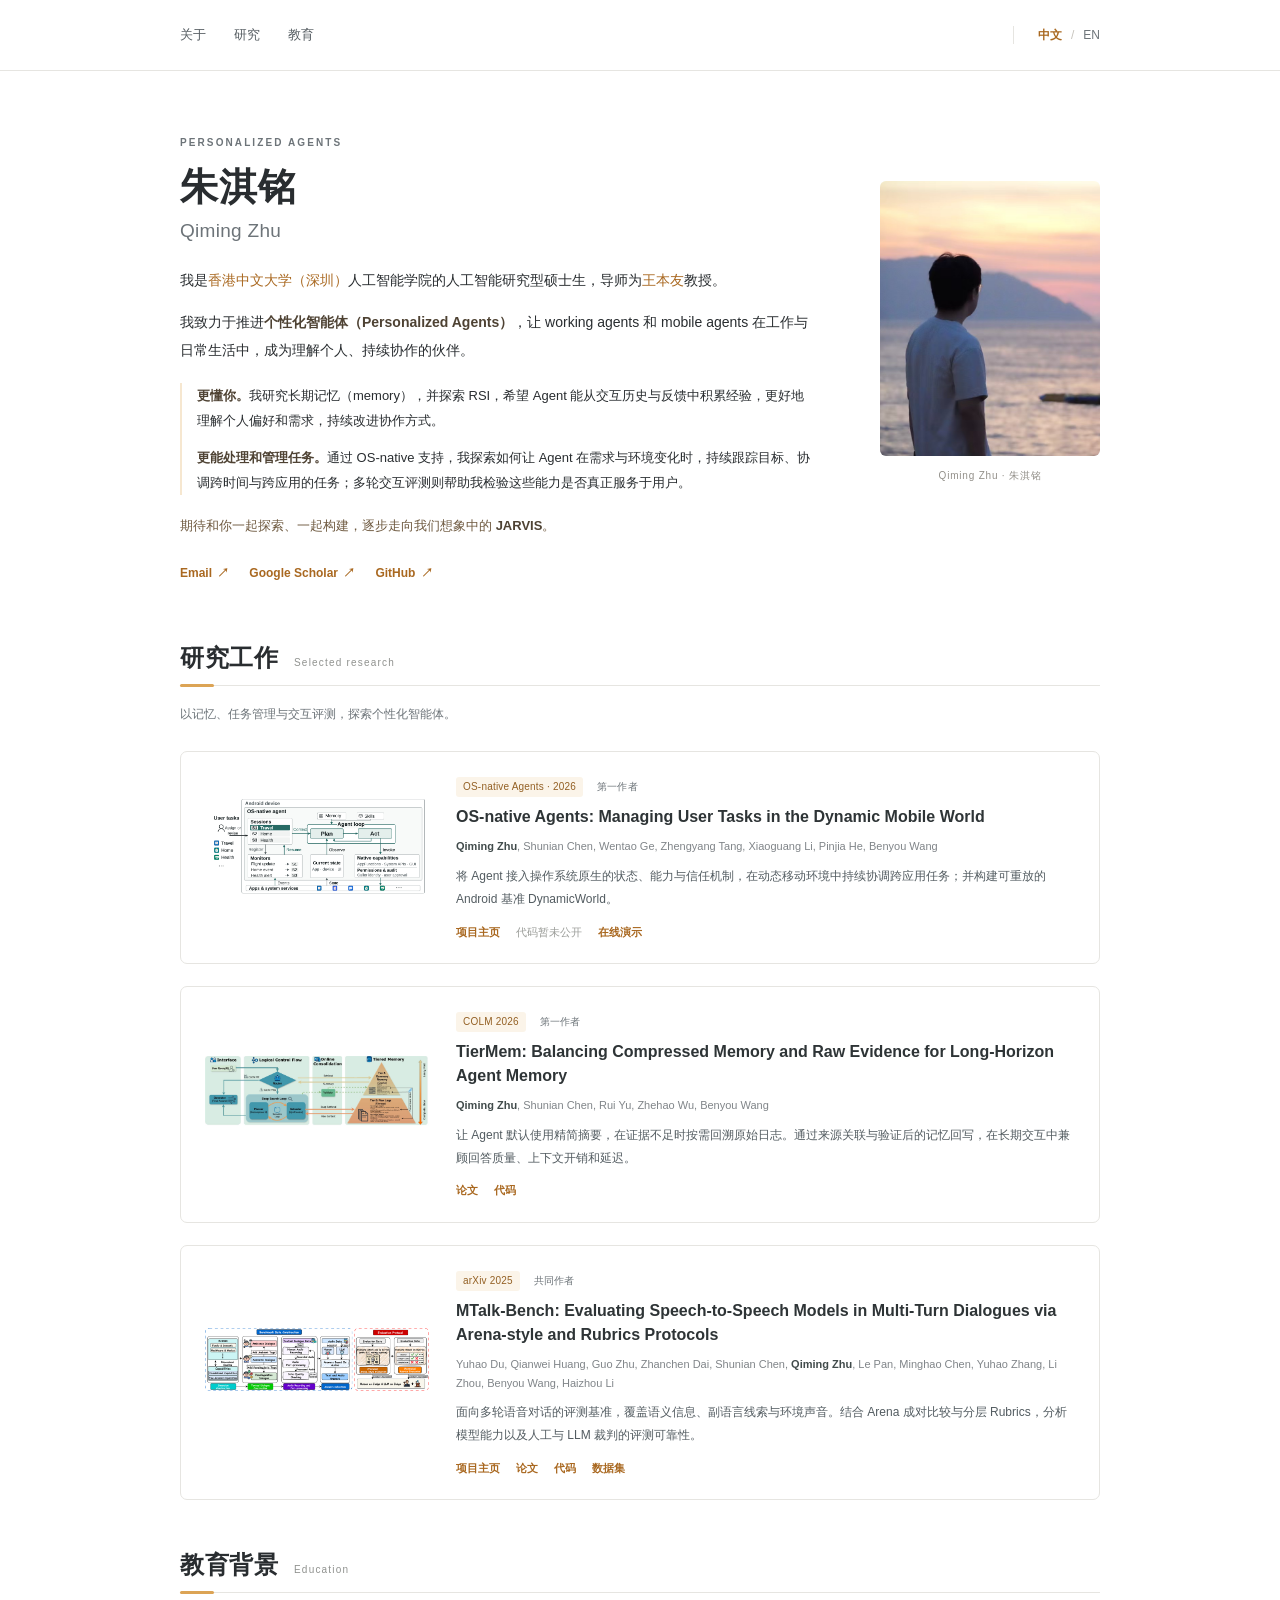
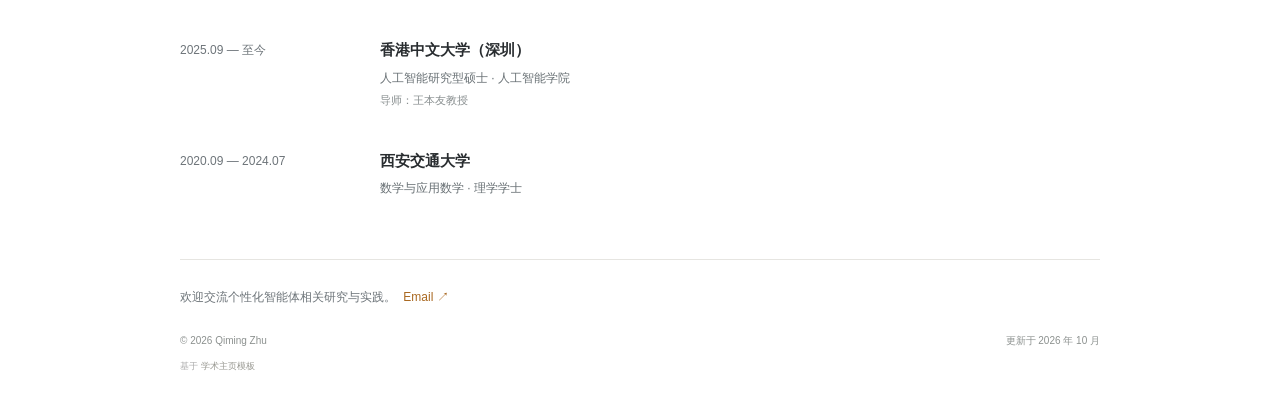
==== index.html @ 4de5be0f "Remove static citation count and retain the Scholar profile link" ====
<!doctype html>
<html lang="zh-CN" data-language="zh">
<head>
  <meta charset="utf-8">
  <meta name="viewport" content="width=device-width, initial-scale=1">
  <meta name="color-scheme" content="light">
  <title>朱淇铭 · Qiming Zhu | 个人主页</title>
  <meta name="description" content="朱淇铭，香港中文大学（深圳）人工智能研究型硕士生。致力于推进个性化智能体，探索 memory、RSI、OS-native 与多轮交互评测。">
  <meta name="author" content="Qiming Zhu">
  <link rel="canonical" href="https://qiming-zhu.github.io/">
  <link rel="alternate" hreflang="zh-CN" href="https://qiming-zhu.github.io/">
  <link rel="alternate" hreflang="en" href="https://qiming-zhu.github.io/en/">
  <link rel="alternate" hreflang="x-default" href="https://qiming-zhu.github.io/">
  <meta property="og:type" content="profile">
  <meta property="og:title" content="朱淇铭 · Qiming Zhu">
  <meta property="og:description" content="朱淇铭，香港中文大学（深圳）人工智能研究型硕士生。致力于推进个性化智能体，探索 memory、RSI、OS-native 与多轮交互评测。">
  <meta property="og:url" content="https://qiming-zhu.github.io/">
  <meta property="og:image" content="https://qiming-zhu.github.io/images/me.jpg">
  <meta property="og:locale" content="zh_CN">
  <meta name="twitter:card" content="summary">
  <link rel="stylesheet" href="stylesheet.css">
  <script type="application/ld+json">{"@context": "https://schema.org", "@type": "Person", "name": "Qiming Zhu", "alternateName": "朱淇铭", "url": "https://qiming-zhu.github.io/", "image": "https://qiming-zhu.github.io/images/me.jpg", "affiliation": {"@type": "CollegeOrUniversity", "name": "The Chinese University of Hong Kong, Shenzhen"}, "sameAs": ["https://github.com/Qiming-Zhu", "https://scholar.google.com/citations?user=vwQ1_0AAAAAJ"]}</script>
  <script>
  try {
    const explicit = new URL(location.href).searchParams.get('lang');
    const saved = localStorage.getItem('qiming-language');
    if (explicit === 'zh' || explicit === 'en') localStorage.setItem('qiming-language', explicit);
    else if ('zh' === 'en') localStorage.setItem('qiming-language', 'en');
    else if (saved === 'en') location.replace('en/?lang=en' + location.hash);
  } catch (_) {}
  </script>
  <script src="site.js" defer></script>
</head>
<body>
  <a class="skip-link" href="#main">跳到主要内容</a>
  <header class="site-header"><div class="header-inner">
    <nav aria-label="主导航"><a href="#about">关于</a><a href="#research">研究</a><a href="#education">教育</a></nav>
    <div class="language-switch" aria-label="语言选择">
      <a href="?lang=zh" lang="zh-CN" data-language-link="zh" aria-current="page">中文</a>
      <span aria-hidden="true">/</span>
      <a href="en/?lang=en" lang="en" data-language-link="en" >EN</a>
    </div>
  </div></header>
  <main id="main" class="page">
    <section id="about" class="about-section" aria-labelledby="name">
      <div class="bio">
        <p class="eyebrow">PERSONALIZED AGENTS</p>
        <h1 id="name">朱淇铭<span class="other-name">Qiming Zhu</span></h1>
        <p>我是<a href="https://www.cuhk.edu.cn/" target="_blank" rel="noopener noreferrer">香港中文大学（深圳）</a>人工智能学院的人工智能研究型硕士生，导师为<a href="https://wabyking.github.io/" target="_blank" rel="noopener noreferrer">王本友</a>教授。</p><p>我致力于推进<strong>个性化智能体（Personalized Agents）</strong>，让 working agents 和 mobile agents 在工作与日常生活中，成为理解个人、持续协作的伙伴。</p>
        <div class="motivation"><p><strong>更懂你。</strong>我研究长期记忆（memory），并探索 RSI，希望 Agent 能从交互历史与反馈中积累经验，更好地理解个人偏好和需求，持续改进协作方式。</p><p><strong>更能处理和管理任务。</strong>通过 OS-native 支持，我探索如何让 Agent 在需求与环境变化时，持续跟踪目标、协调跨时间与跨应用的任务；多轮交互评测则帮助我检验这些能力是否真正服务于用户。</p></div>
        <p class="vision">期待和你一起探索、一起构建，逐步走向我们想象中的 <strong>JARVIS</strong>。</p>
        <div class="contact-links">
          <a href="mailto:225085006@link.cuhk.edu.cn">Email <span aria-hidden="true">↗</span></a>
          <a class="" href="https://scholar.google.com/citations?user=vwQ1_0AAAAAJ" target="_blank" rel="noopener noreferrer">Google Scholar <span aria-hidden="true">↗</span></a>
          <a class="" href="https://github.com/Qiming-Zhu" target="_blank" rel="noopener noreferrer">GitHub <span aria-hidden="true">↗</span></a>
        </div>
      </div>
      <figure class="portrait"><img src="images/me.jpg" width="1212" height="808" alt="朱淇铭在海边看日落" fetchpriority="high"><figcaption>Qiming Zhu · 朱淇铭</figcaption></figure>
    </section>
    <section id="research" class="research-section" aria-labelledby="research-title">
      <div class="section-heading"><h2 id="research-title">研究工作</h2><span>Selected research</span></div>
      <p class="section-note">以记忆、任务管理与交互评测，探索个性化智能体。</p>
      <div class="publications">
        <article class="publication" id="os-native">
          <a class="research-figure" href="images/research/os-native-framework.png" data-lightbox aria-label="查看完整研究配图: OS-native Agents">
            <img src="images/research/os-native-framework.png" alt="OS-native Agent 框架：持久化任务会话、原生状态监听、跨应用能力与授权机制。" loading="lazy" decoding="async" width="1698" height="780">
            <span class="figure-hint">点击图片放大 ↗</span>
          </a>
          <div class="publication-copy">
            <div class="paper-meta"><span>OS-native Agents · 2026</span><span>第一作者</span></div>
            <h3><a class="" href="https://qiming-zhu.github.io/OSNativeAgent-trajectories/" target="_blank" rel="noopener noreferrer">OS-native Agents: Managing User Tasks in the Dynamic Mobile World</a></h3>
            <p class="authors"><strong>Qiming Zhu</strong>, Shunian Chen, Wentao Ge, Zhengyang Tang, Xiaoguang Li, Pinjia He, Benyou Wang</p>
            <p class="summary">将 Agent 接入操作系统原生的状态、能力与信任机制，在动态移动环境中持续协调跨应用任务；并构建可重放的 Android 基准 DynamicWorld。</p>
            <div class="resource-links"><a class="resource-link" href="https://qiming-zhu.github.io/OSNativeAgent-trajectories/" target="_blank" rel="noopener noreferrer">项目主页</a><span class="link-unavailable">代码暂未公开</span><a class="resource-link" href="https://qiming-zhu.github.io/OSNativeAgent-trajectories/demo/" target="_blank" rel="noopener noreferrer">在线演示</a></div>
          </div>
        </article>
        <article class="publication" id="tiermem">
          <a class="research-figure" href="images/research/tiermem-overview.jpg" data-lightbox aria-label="查看完整研究配图: TierMem">
            <img src="images/research/tiermem-overview.jpg" alt="TierMem 架构：通过路由器与证据回写连接摘要记忆和原始日志。" loading="lazy" decoding="async" width="1440" height="449">
            <span class="figure-hint">点击图片放大 ↗</span>
          </a>
          <div class="publication-copy">
            <div class="paper-meta"><span>COLM 2026</span><span>第一作者</span></div>
            <h3><a class="" href="https://openreview.net/forum?id=svKCa4itcd" target="_blank" rel="noopener noreferrer">TierMem: Balancing Compressed Memory and Raw Evidence for Long-Horizon Agent Memory</a></h3>
            <p class="authors"><strong>Qiming Zhu</strong>, Shunian Chen, Rui Yu, Zhehao Wu, Benyou Wang</p>
            <p class="summary">让 Agent 默认使用精简摘要，在证据不足时按需回溯原始日志。通过来源关联与验证后的记忆回写，在长期交互中兼顾回答质量、上下文开销和延迟。</p>
            <div class="resource-links"><a class="resource-link" href="https://openreview.net/forum?id=svKCa4itcd" target="_blank" rel="noopener noreferrer">论文</a><a class="resource-link" href="https://github.com/FreedomIntelligence/Tiermem" target="_blank" rel="noopener noreferrer">代码</a></div>
          </div>
        </article>
        <article class="publication" id="mtalk">
          <a class="research-figure" href="images/research/mtalk-overview.png" data-lightbox aria-label="查看完整研究配图: MTalk-Bench">
            <img src="images/research/mtalk-overview.png" alt="MTalk-Bench 总览：从多维语音对话构造到 Arena 成对比较与 Rubrics 细粒度评测。" loading="lazy" decoding="async" width="1600" height="448">
            <span class="figure-hint">点击图片放大 ↗</span>
          </a>
          <div class="publication-copy">
            <div class="paper-meta"><span>arXiv 2025</span><span>共同作者</span></div>
            <h3><a class="" href="https://arxiv.org/abs/2508.18240" target="_blank" rel="noopener noreferrer">MTalk-Bench: Evaluating Speech-to-Speech Models in Multi-Turn Dialogues via Arena-style and Rubrics Protocols</a></h3>
            <p class="authors">Yuhao Du, Qianwei Huang, Guo Zhu, Zhanchen Dai, Shunian Chen, <strong>Qiming Zhu</strong>, Le Pan, Minghao Chen, Yuhao Zhang, Li Zhou, Benyou Wang, Haizhou Li</p>
            <p class="summary">面向多轮语音对话的评测基准，覆盖语义信息、副语言线索与环境声音。结合 Arena 成对比较与分层 Rubrics，分析模型能力以及人工与 LLM 裁判的评测可靠性。</p>
            <div class="resource-links"><a class="resource-link" href="https://freedomintelligence.github.io/MTalk-Bench/" target="_blank" rel="noopener noreferrer">项目主页</a><a class="resource-link" href="https://arxiv.org/abs/2508.18240" target="_blank" rel="noopener noreferrer">论文</a><a class="resource-link" href="https://github.com/FreedomIntelligence/MTalk-Bench" target="_blank" rel="noopener noreferrer">代码</a><a class="resource-link" href="https://huggingface.co/datasets/FreedomIntelligence/MTalk-Bench" target="_blank" rel="noopener noreferrer">数据集</a></div>
          </div>
        </article></div>
    </section>
    <section id="education" class="education-section" aria-labelledby="education-title">
      <div class="section-heading"><h2 id="education-title">教育背景</h2><span>Education</span></div>
      <ol class="education-list"><li><time>2025.09 — 至今</time><div><h3>香港中文大学（深圳）</h3><p>人工智能研究型硕士 · 人工智能学院</p><p class="advisor">导师：王本友教授</p></div></li><li><time>2020.09 — 2024.07</time><div><h3>西安交通大学</h3><p>数学与应用数学 · 理学学士</p></div></li></ol>
    </section>
    <footer class="site-footer">
      <p class="footer-contact">欢迎交流个性化智能体相关研究与实践。 <a href="mailto:225085006@link.cuhk.edu.cn">Email ↗</a></p>
      <div><span>© 2026 Qiming Zhu</span><span>更新于 2026 年 10 月</span></div>
      <p class="template-credit">基于 <a class="" href="https://github.com/w-r-s/academic-homepage-template" target="_blank" rel="noopener noreferrer">学术主页模板</a></p>
    </footer>
  </main>
  <dialog id="image-viewer" aria-label="查看完整研究配图"><button class="viewer-close" type="button" aria-label="关闭图片">×</button><img alt=""><p></p></dialog>
</body></html>
---- stylesheet.css ----
/* Adapted from w-r-s/academic-homepage-template: narrow academic layout,
   warm accent, portrait introduction, and illustrated publication rows. */
:root{--text:#292d30;--muted:#6d7479;--accent:#a96820;--accent-light:#f6e7d0;--line:#e6e5e1;--paper:#fff;--width:920px}
*{box-sizing:border-box}html{scroll-behavior:smooth;scroll-padding-top:100px}body{margin:0;background:var(--paper);color:var(--text);font-family:-apple-system,BlinkMacSystemFont,"Segoe UI","PingFang SC","Hiragino Sans GB","Microsoft YaHei",sans-serif;font-size:15px;line-height:1.85;-webkit-font-smoothing:antialiased}a{color:var(--accent);text-decoration:none;text-underline-offset:4px}a:hover{text-decoration:underline}button,a{-webkit-tap-highlight-color:transparent}button{font:inherit}a:focus-visible,button:focus-visible{outline:3px solid #ac6f2a;outline-offset:5px;border-radius:3px}img{max-width:100%;height:auto}strong{font-weight:600}p{margin:0 0 15px}.skip-link{position:fixed;top:-100px;left:16px;background:#fff;padding:8px 20px;z-index:30}.skip-link:focus{top:8px}.site-header{position:sticky;top:0;z-index:10;background:rgba(255,255,255,.96);border-bottom:1px solid var(--line);backdrop-filter:blur(12px)}.header-inner{max-width:var(--width);margin:auto;min-height:70px;display:flex;align-items:center;gap:32px}.site-header nav{margin-left:0;display:flex;gap:28px}.site-header nav a{font-size:13px;font-weight:550;color:#575e63}.language-switch{margin-left:auto;display:flex;gap:9px;align-items:center;font-size:12px;line-height:1.5;border-left:1px solid var(--line);padding-left:24px}.language-switch span{color:#c7c4bd}.language-switch a{color:var(--muted)}.language-switch a[aria-current]{color:var(--accent);font-weight:700}.page{max-width:var(--width);margin:0 auto;padding:0 0 32px}.about-section{display:grid;grid-template-columns:minmax(0,1fr) 220px;gap:64px;align-items:center;padding:64px 0 58px}.eyebrow{font-size:10px;letter-spacing:2.1px;color:var(--muted);margin-bottom:12px;font-weight:650;line-height:1.6}h1{font-size:38px;letter-spacing:1px;line-height:1.3;margin:0 0 23px;font-weight:680}.other-name{display:block;font-size:19px;font-weight:400;letter-spacing:.3px;color:var(--muted);margin-top:7px}.bio p:not(.eyebrow){font-size:14px;line-height:1.95}.bio strong{color:#4e4233}.contact-links{display:flex;flex-wrap:wrap;gap:10px 20px;margin-top:23px;font-size:12px;font-weight:600}.contact-links a{white-space:nowrap}.contact-links span{font-size:12px;margin-left:2px}.portrait{margin:0;align-self:center}.portrait img{width:220px;aspect-ratio:4/5;object-fit:cover;object-position:31% 50%;display:block;border-radius:6px}.portrait figcaption{font-size:10px;color:#93908a;text-align:center;letter-spacing:.8px;padding-top:11px}.section-heading{display:flex;align-items:baseline;gap:16px;border-bottom:1px solid var(--line);padding-bottom:12px}.section-heading h2{font-size:24px;letter-spacing:.5px;line-height:1.3;margin:0;font-weight:600;position:relative}.section-heading h2:after{content:"";position:absolute;bottom:-14px;left:0;width:34px;height:3px;background:#dca455;border-radius:3px}.section-heading>span{font-size:10px;letter-spacing:1.2px;color:#90928f}.section-note{font-size:12px;color:var(--muted);margin:17px 0 26px}.publication{display:grid;grid-template-columns:224px minmax(0,1fr);gap:27px;margin:0 0 22px;padding:25px 24px 23px;border:1px solid var(--line);border-radius:7px;background:#fff;scroll-margin-top:110px}.research-figure{display:flex;flex-direction:column;justify-content:center;align-self:stretch;gap:12px;min-width:0;transition:opacity .2s}.research-figure:hover{text-decoration:none;opacity:.82}.research-figure img{width:100%;max-height:168px;object-fit:contain;display:block}.figure-hint{font-size:9px;color:#8a8f8c;letter-spacing:.5px;text-align:center;opacity:0;transition:opacity .2s}.research-figure:hover .figure-hint,.research-figure:focus-visible .figure-hint{opacity:1}.paper-meta{display:flex;flex-wrap:wrap;align-items:center;gap:8px 14px;margin-bottom:8px;font-size:10px;line-height:1.4;color:var(--muted);letter-spacing:.2px}.paper-meta span:first-child{font-size:10px;background:#fbf4e9;color:#936024;padding:3px 7px;border-radius:3px}.publication h3{font-size:16px;font-weight:650;line-height:1.5;margin:0 0 8px;letter-spacing:0}.publication h3 a{color:#2e3436}.publication h3 a:hover{color:var(--accent)}.authors{font-size:11px;color:#808589;line-height:1.7;margin-bottom:9px;overflow-wrap:anywhere}.authors strong{color:#414b4b;font-weight:650}.summary{font-size:12px;line-height:1.9;margin:0 0 13px;color:#535c61}.resource-links{display:flex;flex-wrap:wrap;gap:8px 16px;font-size:11px;line-height:1.5;font-weight:600}.resource-link:hover{color:#81511c}.link-unavailable{color:#9b9d99;font-weight:400}.education-section{padding-top:27px}.education-list{padding:8px 0 0;margin:20px 0 0;list-style:none}.education-list li{display:grid;grid-template-columns:180px minmax(0,1fr);gap:20px;padding:16px 0 21px}.education-list time{color:var(--muted);font-size:12px;line-height:1.7;padding-top:3px;font-variant-numeric:tabular-nums}.education-list h3{font-size:15px;font-weight:600;line-height:1.7;margin:0 0 4px}.education-list p{font-size:12px;color:#697175;margin:0;line-height:1.9}.education-list .advisor{color:#888e8f;font-size:11px}.site-footer{margin-top:38px;border-top:1px solid var(--line);padding-top:26px;color:#8c918f;font-size:10px}.footer-contact{font-size:12px;color:#6d7479;margin-bottom:24px}.footer-contact a{white-space:nowrap;margin-left:4px}.site-footer>div{display:flex;justify-content:space-between;gap:12px}.template-credit{font-size:9px;margin:7px 0 0;color:#aaa}.template-credit a{color:#96968f}dialog{border:1px solid #ddd;border-radius:8px;padding:45px 22px 18px;max-width:min(1200px,94vw);width:max-content;max-height:94dvh;background:#fff;box-shadow:0 20px 80px #0003}dialog::backdrop{background:#1e242bd1;backdrop-filter:blur(5px)}dialog>img{max-height:77dvh;width:auto;max-width:100%;object-fit:contain;display:block;margin:auto}dialog>p{font-size:12px;text-align:center;color:var(--muted);max-width:800px;margin:12px auto 0;line-height:1.7}.viewer-close{position:absolute;right:9px;top:6px;width:36px;height:36px;line-height:1;display:grid;place-items:center;font-size:25px;background:none;border:0;color:#555;cursor:pointer}.viewer-close:hover{color:var(--accent)}body.viewer-open{overflow:hidden}
@media(min-width:1500px){.about-section{padding-top:80px;padding-bottom:70px}}
@media(max-width:1000px){.header-inner,.page{margin-left:34px;margin-right:34px}.about-section{gap:40px}}
@media(max-width:700px){body{font-size:14px}.header-inner,.page{margin-left:22px;margin-right:22px}.header-inner{min-height:62px;gap:18px}.site-header nav{gap:18px}.language-switch{padding-left:16px;gap:6px}.about-section{padding-top:38px;padding-bottom:40px;gap:24px;grid-template-columns:minmax(0,1fr) 126px;align-items:start}.portrait{margin-top:32px;align-self:start}.portrait img{width:126px}.portrait figcaption{display:none}.eyebrow{font-size:8px;letter-spacing:1.4px}h1{font-size:30px;margin-bottom:18px}.other-name{font-size:16px}.bio p:not(.eyebrow){font-size:13px;line-height:1.9}.contact-links{gap:9px 14px;margin-top:20px;font-size:11px}.section-heading h2{font-size:22px}.publication{grid-template-columns:1fr;gap:18px;padding:21px 19px 23px;margin-bottom:18px}.research-figure{padding:8px 0 3px}.research-figure img{max-height:210px;width:100%;object-fit:contain}.figure-hint{opacity:1;font-size:9px}.publication h3{font-size:16px}.authors{font-size:11px}.summary{font-size:13px}.resource-links{font-size:12px;gap:10px 18px}.paper-meta{font-size:11px;margin-bottom:9px}.education-list li{grid-template-columns:1fr;gap:5px;padding:13px 0 22px}.education-list time{font-size:11px}.education-list h3{font-size:14px}.education-section{padding-top:20px}.site-footer{margin-top:22px}.footer-contact{font-size:12px}.section-note{font-size:11px}}
@media(max-width:460px){.header-inner,.page{margin-left:18px;margin-right:18px}.header-inner{gap:12px}.site-header nav{gap:12px}.site-header nav a{font-size:12px}.language-switch{font-size:11px;padding-left:12px}.about-section{grid-template-columns:1fr;gap:18px;position:relative;padding-top:34px}.bio{display:contents}.eyebrow{grid-column:1;padding-right:100px;margin:0}h1{grid-column:1;padding-right:100px;margin:0 0 12px;min-height:71px;font-size:31px}.other-name{font-size:15px}.portrait{position:absolute;top:34px;right:0;width:88px;margin:0}.portrait img{width:88px;aspect-ratio:4/5}.bio p:not(.eyebrow){grid-column:1;margin-bottom:0}.contact-links{grid-column:1;margin-top:2px}.section-heading>span{font-size:9px;letter-spacing:.7px}.publication{padding:20px 17px}.publication h3{font-size:15px}.site-footer>div{font-size:9px}.section-note{margin-bottom:21px}}
@media(prefers-reduced-motion:reduce){html{scroll-behavior:auto}*,*:before,*:after{transition:none!important;animation:none!important}}

/* Research motivation: a compact continuation of the personal introduction. */
.motivation{border-left:2px solid var(--accent-light);padding-left:15px;margin:19px 0 17px}.bio .motivation p{font-size:13px;line-height:1.95;margin-bottom:11px}.bio .motivation p:last-child{margin-bottom:0}.bio p.vision{font-size:13px;color:#6f5a40;margin-top:18px}.about-section:has(.motivation){align-items:start}.about-section:has(.motivation) .portrait{align-self:start;margin-top:46px}@media(max-width:700px){.bio .motivation p{font-size:12px}.motivation{padding-left:12px;margin:0}.about-section:has(.motivation) .portrait{margin-top:32px}}@media(max-width:460px){.motivation{grid-column:1;margin:2px 0}.bio p.vision{grid-column:1;margin-top:0}.about-section:has(.motivation) .portrait{margin-top:0}}
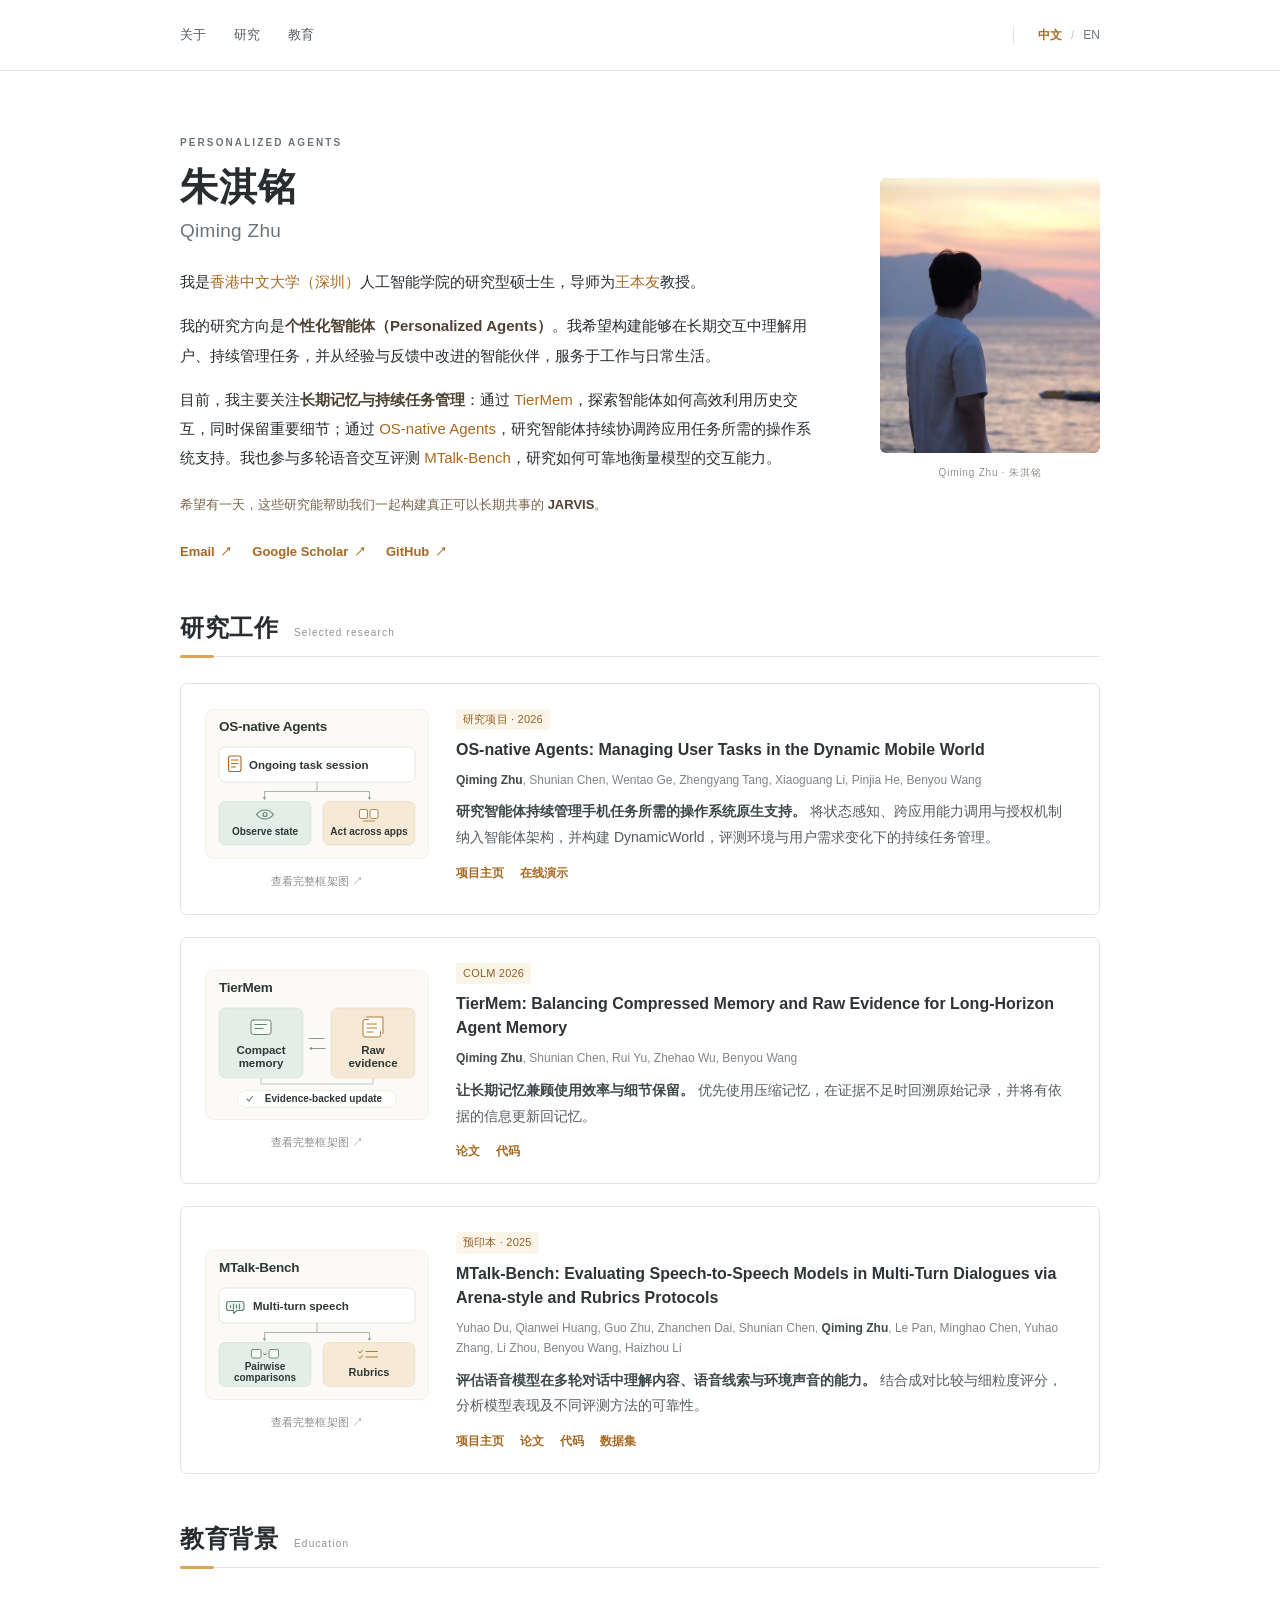
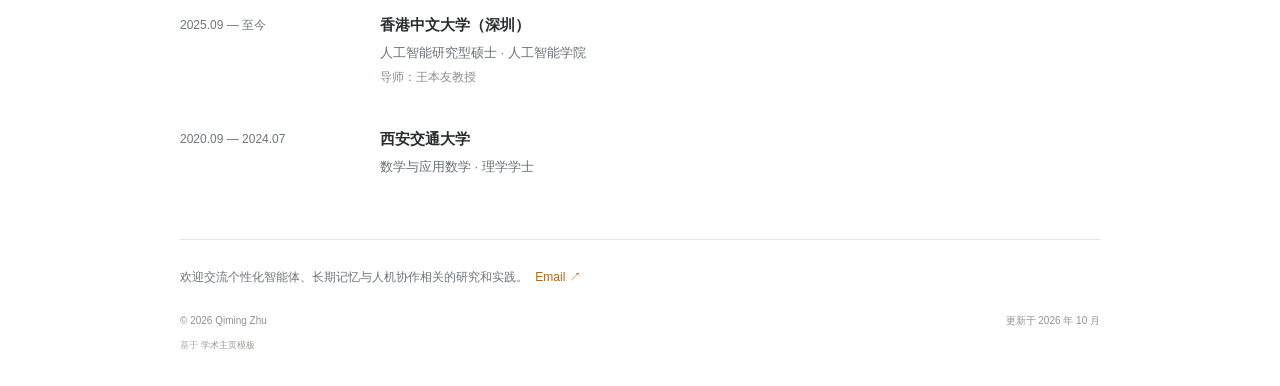
==== commit 92948564: "Clarify research narrative and improve bilingual research cards" ====
--- a/index.html
+++ b/index.html
@@ -5,7 +5,7 @@
   <meta name="viewport" content="width=device-width, initial-scale=1">
   <meta name="color-scheme" content="light">
   <title>朱淇铭 · Qiming Zhu | 个人主页</title>
-  <meta name="description" content="朱淇铭，香港中文大学（深圳）人工智能研究型硕士生。致力于推进个性化智能体，探索 memory、RSI、OS-native 与多轮交互评测。">
+  <meta name="description" content="朱淇铭，香港中文大学（深圳）研究型硕士生。研究个性化智能体，关注长期记忆、持续任务管理与多轮交互评测，探索能够长期理解用户的智能伙伴。">
   <meta name="author" content="Qiming Zhu">
   <link rel="canonical" href="https://qiming-zhu.github.io/">
   <link rel="alternate" hreflang="zh-CN" href="https://qiming-zhu.github.io/">
@@ -13,7 +13,7 @@
   <link rel="alternate" hreflang="x-default" href="https://qiming-zhu.github.io/">
   <meta property="og:type" content="profile">
   <meta property="og:title" content="朱淇铭 · Qiming Zhu">
-  <meta property="og:description" content="朱淇铭，香港中文大学（深圳）人工智能研究型硕士生。致力于推进个性化智能体，探索 memory、RSI、OS-native 与多轮交互评测。">
+  <meta property="og:description" content="朱淇铭，香港中文大学（深圳）研究型硕士生。研究个性化智能体，关注长期记忆、持续任务管理与多轮交互评测，探索能够长期理解用户的智能伙伴。">
   <meta property="og:url" content="https://qiming-zhu.github.io/">
   <meta property="og:image" content="https://qiming-zhu.github.io/images/me.jpg">
   <meta property="og:locale" content="zh_CN">
@@ -46,9 +46,9 @@
       <div class="bio">
         <p class="eyebrow">PERSONALIZED AGENTS</p>
         <h1 id="name">朱淇铭<span class="other-name">Qiming Zhu</span></h1>
-        <p>我是<a href="https://www.cuhk.edu.cn/" target="_blank" rel="noopener noreferrer">香港中文大学（深圳）</a>人工智能学院的人工智能研究型硕士生，导师为<a href="https://wabyking.github.io/" target="_blank" rel="noopener noreferrer">王本友</a>教授。</p><p>我致力于推进<strong>个性化智能体（Personalized Agents）</strong>，让 working agents 和 mobile agents 在工作与日常生活中，成为理解个人、持续协作的伙伴。</p>
-        <div class="motivation"><p><strong>更懂你。</strong>我研究长期记忆（memory），并探索 RSI，希望 Agent 能从交互历史与反馈中积累经验，更好地理解个人偏好和需求，持续改进协作方式。</p><p><strong>更能处理和管理任务。</strong>通过 OS-native 支持，我探索如何让 Agent 在需求与环境变化时，持续跟踪目标、协调跨时间与跨应用的任务；多轮交互评测则帮助我检验这些能力是否真正服务于用户。</p></div>
-        <p class="vision">期待和你一起探索、一起构建，逐步走向我们想象中的 <strong>JARVIS</strong>。</p>
+        <p>我是<a href="https://www.cuhk.edu.cn/" target="_blank" rel="noopener noreferrer">香港中文大学（深圳）</a>人工智能学院的研究型硕士生，导师为<a href="https://wabyking.github.io/" target="_blank" rel="noopener noreferrer">王本友</a>教授。</p><p>我的研究方向是<strong>个性化智能体（Personalized Agents）</strong>。我希望构建能够在长期交互中理解用户、持续管理任务，并从经验与反馈中改进的智能伙伴，服务于工作与日常生活。</p>
+        <p class="current-work">目前，我主要关注<strong>长期记忆与持续任务管理</strong>：通过 <a href="#tiermem">TierMem</a>，探索智能体如何高效利用历史交互，同时保留重要细节；通过 <a href="#os-native">OS-native Agents</a>，研究智能体持续协调跨应用任务所需的操作系统支持。我也参与多轮语音交互评测 <a href="#mtalk">MTalk-Bench</a>，研究如何可靠地衡量模型的交互能力。</p>
+        <p class="vision">希望有一天，这些研究能帮助我们一起构建真正可以长期共事的 <strong>JARVIS</strong>。</p>
         <div class="contact-links">
           <a href="mailto:225085006@link.cuhk.edu.cn">Email <span aria-hidden="true">↗</span></a>
           <a class="" href="https://scholar.google.com/citations?user=vwQ1_0AAAAAJ" target="_blank" rel="noopener noreferrer">Google Scholar <span aria-hidden="true">↗</span></a>
@@ -59,44 +59,43 @@
     </section>
     <section id="research" class="research-section" aria-labelledby="research-title">
       <div class="section-heading"><h2 id="research-title">研究工作</h2><span>Selected research</span></div>
-      <p class="section-note">以记忆、任务管理与交互评测，探索个性化智能体。</p>
       <div class="publications">
         <article class="publication" id="os-native">
-          <a class="research-figure" href="images/research/os-native-framework.png" data-lightbox aria-label="查看完整研究配图: OS-native Agents">
-            <img src="images/research/os-native-framework.png" alt="OS-native Agent 框架：持久化任务会话、原生状态监听、跨应用能力与授权机制。" loading="lazy" decoding="async" width="1698" height="780">
-            <span class="figure-hint">点击图片放大 ↗</span>
+          <a class="research-figure" href="images/research/os-native-framework.png" data-lightbox data-figure-caption="OS-native Agent 框架：持久化任务会话、原生状态监听、跨应用能力与授权机制。" aria-label="查看完整研究配图: OS-native Agents">
+            <img src="images/research/os-native-thumbnail.svg" alt="概念示意：智能体在状态变化后持续协调跨应用任务。" loading="lazy" decoding="async" width="448" height="300">
+            <span class="figure-hint">查看完整框架图 ↗</span>
           </a>
           <div class="publication-copy">
-            <div class="paper-meta"><span>OS-native Agents · 2026</span><span>第一作者</span></div>
+            <div class="paper-meta"><span>研究项目 · 2026</span></div>
             <h3><a class="" href="https://qiming-zhu.github.io/OSNativeAgent-trajectories/" target="_blank" rel="noopener noreferrer">OS-native Agents: Managing User Tasks in the Dynamic Mobile World</a></h3>
             <p class="authors"><strong>Qiming Zhu</strong>, Shunian Chen, Wentao Ge, Zhengyang Tang, Xiaoguang Li, Pinjia He, Benyou Wang</p>
-            <p class="summary">将 Agent 接入操作系统原生的状态、能力与信任机制，在动态移动环境中持续协调跨应用任务；并构建可重放的 Android 基准 DynamicWorld。</p>
-            <div class="resource-links"><a class="resource-link" href="https://qiming-zhu.github.io/OSNativeAgent-trajectories/" target="_blank" rel="noopener noreferrer">项目主页</a><span class="link-unavailable">代码暂未公开</span><a class="resource-link" href="https://qiming-zhu.github.io/OSNativeAgent-trajectories/demo/" target="_blank" rel="noopener noreferrer">在线演示</a></div>
+            <p class="summary"><strong>研究智能体持续管理手机任务所需的操作系统原生支持。</strong> 将状态感知、跨应用能力调用与授权机制纳入智能体架构，并构建 DynamicWorld，评测环境与用户需求变化下的持续任务管理。</p>
+            <div class="resource-links"><a class="resource-link" href="https://qiming-zhu.github.io/OSNativeAgent-trajectories/" target="_blank" rel="noopener noreferrer">项目主页</a><a class="resource-link" href="https://qiming-zhu.github.io/OSNativeAgent-trajectories/demo/" target="_blank" rel="noopener noreferrer">在线演示</a></div>
           </div>
         </article>
         <article class="publication" id="tiermem">
-          <a class="research-figure" href="images/research/tiermem-overview.jpg" data-lightbox aria-label="查看完整研究配图: TierMem">
-            <img src="images/research/tiermem-overview.jpg" alt="TierMem 架构：通过路由器与证据回写连接摘要记忆和原始日志。" loading="lazy" decoding="async" width="1440" height="449">
-            <span class="figure-hint">点击图片放大 ↗</span>
+          <a class="research-figure" href="images/research/tiermem-overview.jpg" data-lightbox data-figure-caption="TierMem 架构：通过路由器与证据回写连接摘要记忆和原始日志。" aria-label="查看完整研究配图: TierMem">
+            <img src="images/research/tiermem-thumbnail.svg" alt="概念示意：压缩记忆按需回溯原始证据，并依据证据更新记忆。" loading="lazy" decoding="async" width="448" height="300">
+            <span class="figure-hint">查看完整框架图 ↗</span>
           </a>
           <div class="publication-copy">
-            <div class="paper-meta"><span>COLM 2026</span><span>第一作者</span></div>
+            <div class="paper-meta"><span>COLM 2026</span></div>
             <h3><a class="" href="https://openreview.net/forum?id=svKCa4itcd" target="_blank" rel="noopener noreferrer">TierMem: Balancing Compressed Memory and Raw Evidence for Long-Horizon Agent Memory</a></h3>
             <p class="authors"><strong>Qiming Zhu</strong>, Shunian Chen, Rui Yu, Zhehao Wu, Benyou Wang</p>
-            <p class="summary">让 Agent 默认使用精简摘要，在证据不足时按需回溯原始日志。通过来源关联与验证后的记忆回写，在长期交互中兼顾回答质量、上下文开销和延迟。</p>
+            <p class="summary"><strong>让长期记忆兼顾使用效率与细节保留。</strong> 优先使用压缩记忆，在证据不足时回溯原始记录，并将有依据的信息更新回记忆。</p>
             <div class="resource-links"><a class="resource-link" href="https://openreview.net/forum?id=svKCa4itcd" target="_blank" rel="noopener noreferrer">论文</a><a class="resource-link" href="https://github.com/FreedomIntelligence/Tiermem" target="_blank" rel="noopener noreferrer">代码</a></div>
           </div>
         </article>
         <article class="publication" id="mtalk">
-          <a class="research-figure" href="images/research/mtalk-overview.png" data-lightbox aria-label="查看完整研究配图: MTalk-Bench">
-            <img src="images/research/mtalk-overview.png" alt="MTalk-Bench 总览：从多维语音对话构造到 Arena 成对比较与 Rubrics 细粒度评测。" loading="lazy" decoding="async" width="1600" height="448">
-            <span class="figure-hint">点击图片放大 ↗</span>
+          <a class="research-figure" href="images/research/mtalk-overview.png" data-lightbox data-figure-caption="MTalk-Bench 总览：从多维语音对话构造到 Arena 成对比较与 Rubrics 细粒度评测。" aria-label="查看完整研究配图: MTalk-Bench">
+            <img src="images/research/mtalk-thumbnail.svg" alt="概念示意：多轮语音对话通过成对比较与细粒度评分进行评测。" loading="lazy" decoding="async" width="448" height="300">
+            <span class="figure-hint">查看完整框架图 ↗</span>
           </a>
           <div class="publication-copy">
-            <div class="paper-meta"><span>arXiv 2025</span><span>共同作者</span></div>
+            <div class="paper-meta"><span>预印本 · 2025</span></div>
             <h3><a class="" href="https://arxiv.org/abs/2508.18240" target="_blank" rel="noopener noreferrer">MTalk-Bench: Evaluating Speech-to-Speech Models in Multi-Turn Dialogues via Arena-style and Rubrics Protocols</a></h3>
             <p class="authors">Yuhao Du, Qianwei Huang, Guo Zhu, Zhanchen Dai, Shunian Chen, <strong>Qiming Zhu</strong>, Le Pan, Minghao Chen, Yuhao Zhang, Li Zhou, Benyou Wang, Haizhou Li</p>
-            <p class="summary">面向多轮语音对话的评测基准，覆盖语义信息、副语言线索与环境声音。结合 Arena 成对比较与分层 Rubrics，分析模型能力以及人工与 LLM 裁判的评测可靠性。</p>
+            <p class="summary"><strong>评估语音模型在多轮对话中理解内容、语音线索与环境声音的能力。</strong> 结合成对比较与细粒度评分，分析模型表现及不同评测方法的可靠性。</p>
             <div class="resource-links"><a class="resource-link" href="https://freedomintelligence.github.io/MTalk-Bench/" target="_blank" rel="noopener noreferrer">项目主页</a><a class="resource-link" href="https://arxiv.org/abs/2508.18240" target="_blank" rel="noopener noreferrer">论文</a><a class="resource-link" href="https://github.com/FreedomIntelligence/MTalk-Bench" target="_blank" rel="noopener noreferrer">代码</a><a class="resource-link" href="https://huggingface.co/datasets/FreedomIntelligence/MTalk-Bench" target="_blank" rel="noopener noreferrer">数据集</a></div>
           </div>
         </article></div>
@@ -106,7 +105,7 @@
       <ol class="education-list"><li><time>2025.09 — 至今</time><div><h3>香港中文大学（深圳）</h3><p>人工智能研究型硕士 · 人工智能学院</p><p class="advisor">导师：王本友教授</p></div></li><li><time>2020.09 — 2024.07</time><div><h3>西安交通大学</h3><p>数学与应用数学 · 理学学士</p></div></li></ol>
     </section>
     <footer class="site-footer">
-      <p class="footer-contact">欢迎交流个性化智能体相关研究与实践。 <a href="mailto:225085006@link.cuhk.edu.cn">Email ↗</a></p>
+      <p class="footer-contact">欢迎交流个性化智能体、长期记忆与人机协作相关的研究和实践。 <a href="mailto:225085006@link.cuhk.edu.cn">Email ↗</a></p>
       <div><span>© 2026 Qiming Zhu</span><span>更新于 2026 年 10 月</span></div>
       <p class="template-credit">基于 <a class="" href="https://github.com/w-r-s/academic-homepage-template" target="_blank" rel="noopener noreferrer">学术主页模板</a></p>
     </footer>
--- a/stylesheet.css
+++ b/stylesheet.css
@@ -1,12 +1,12 @@
 /* Adapted from w-r-s/academic-homepage-template: narrow academic layout,
    warm accent, portrait introduction, and illustrated publication rows. */
 :root{--text:#292d30;--muted:#6d7479;--accent:#a96820;--accent-light:#f6e7d0;--line:#e6e5e1;--paper:#fff;--width:920px}
-*{box-sizing:border-box}html{scroll-behavior:smooth;scroll-padding-top:100px}body{margin:0;background:var(--paper);color:var(--text);font-family:-apple-system,BlinkMacSystemFont,"Segoe UI","PingFang SC","Hiragino Sans GB","Microsoft YaHei",sans-serif;font-size:15px;line-height:1.85;-webkit-font-smoothing:antialiased}a{color:var(--accent);text-decoration:none;text-underline-offset:4px}a:hover{text-decoration:underline}button,a{-webkit-tap-highlight-color:transparent}button{font:inherit}a:focus-visible,button:focus-visible{outline:3px solid #ac6f2a;outline-offset:5px;border-radius:3px}img{max-width:100%;height:auto}strong{font-weight:600}p{margin:0 0 15px}.skip-link{position:fixed;top:-100px;left:16px;background:#fff;padding:8px 20px;z-index:30}.skip-link:focus{top:8px}.site-header{position:sticky;top:0;z-index:10;background:rgba(255,255,255,.96);border-bottom:1px solid var(--line);backdrop-filter:blur(12px)}.header-inner{max-width:var(--width);margin:auto;min-height:70px;display:flex;align-items:center;gap:32px}.site-header nav{margin-left:0;display:flex;gap:28px}.site-header nav a{font-size:13px;font-weight:550;color:#575e63}.language-switch{margin-left:auto;display:flex;gap:9px;align-items:center;font-size:12px;line-height:1.5;border-left:1px solid var(--line);padding-left:24px}.language-switch span{color:#c7c4bd}.language-switch a{color:var(--muted)}.language-switch a[aria-current]{color:var(--accent);font-weight:700}.page{max-width:var(--width);margin:0 auto;padding:0 0 32px}.about-section{display:grid;grid-template-columns:minmax(0,1fr) 220px;gap:64px;align-items:center;padding:64px 0 58px}.eyebrow{font-size:10px;letter-spacing:2.1px;color:var(--muted);margin-bottom:12px;font-weight:650;line-height:1.6}h1{font-size:38px;letter-spacing:1px;line-height:1.3;margin:0 0 23px;font-weight:680}.other-name{display:block;font-size:19px;font-weight:400;letter-spacing:.3px;color:var(--muted);margin-top:7px}.bio p:not(.eyebrow){font-size:14px;line-height:1.95}.bio strong{color:#4e4233}.contact-links{display:flex;flex-wrap:wrap;gap:10px 20px;margin-top:23px;font-size:12px;font-weight:600}.contact-links a{white-space:nowrap}.contact-links span{font-size:12px;margin-left:2px}.portrait{margin:0;align-self:center}.portrait img{width:220px;aspect-ratio:4/5;object-fit:cover;object-position:31% 50%;display:block;border-radius:6px}.portrait figcaption{font-size:10px;color:#93908a;text-align:center;letter-spacing:.8px;padding-top:11px}.section-heading{display:flex;align-items:baseline;gap:16px;border-bottom:1px solid var(--line);padding-bottom:12px}.section-heading h2{font-size:24px;letter-spacing:.5px;line-height:1.3;margin:0;font-weight:600;position:relative}.section-heading h2:after{content:"";position:absolute;bottom:-14px;left:0;width:34px;height:3px;background:#dca455;border-radius:3px}.section-heading>span{font-size:10px;letter-spacing:1.2px;color:#90928f}.section-note{font-size:12px;color:var(--muted);margin:17px 0 26px}.publication{display:grid;grid-template-columns:224px minmax(0,1fr);gap:27px;margin:0 0 22px;padding:25px 24px 23px;border:1px solid var(--line);border-radius:7px;background:#fff;scroll-margin-top:110px}.research-figure{display:flex;flex-direction:column;justify-content:center;align-self:stretch;gap:12px;min-width:0;transition:opacity .2s}.research-figure:hover{text-decoration:none;opacity:.82}.research-figure img{width:100%;max-height:168px;object-fit:contain;display:block}.figure-hint{font-size:9px;color:#8a8f8c;letter-spacing:.5px;text-align:center;opacity:0;transition:opacity .2s}.research-figure:hover .figure-hint,.research-figure:focus-visible .figure-hint{opacity:1}.paper-meta{display:flex;flex-wrap:wrap;align-items:center;gap:8px 14px;margin-bottom:8px;font-size:10px;line-height:1.4;color:var(--muted);letter-spacing:.2px}.paper-meta span:first-child{font-size:10px;background:#fbf4e9;color:#936024;padding:3px 7px;border-radius:3px}.publication h3{font-size:16px;font-weight:650;line-height:1.5;margin:0 0 8px;letter-spacing:0}.publication h3 a{color:#2e3436}.publication h3 a:hover{color:var(--accent)}.authors{font-size:11px;color:#808589;line-height:1.7;margin-bottom:9px;overflow-wrap:anywhere}.authors strong{color:#414b4b;font-weight:650}.summary{font-size:12px;line-height:1.9;margin:0 0 13px;color:#535c61}.resource-links{display:flex;flex-wrap:wrap;gap:8px 16px;font-size:11px;line-height:1.5;font-weight:600}.resource-link:hover{color:#81511c}.link-unavailable{color:#9b9d99;font-weight:400}.education-section{padding-top:27px}.education-list{padding:8px 0 0;margin:20px 0 0;list-style:none}.education-list li{display:grid;grid-template-columns:180px minmax(0,1fr);gap:20px;padding:16px 0 21px}.education-list time{color:var(--muted);font-size:12px;line-height:1.7;padding-top:3px;font-variant-numeric:tabular-nums}.education-list h3{font-size:15px;font-weight:600;line-height:1.7;margin:0 0 4px}.education-list p{font-size:12px;color:#697175;margin:0;line-height:1.9}.education-list .advisor{color:#888e8f;font-size:11px}.site-footer{margin-top:38px;border-top:1px solid var(--line);padding-top:26px;color:#8c918f;font-size:10px}.footer-contact{font-size:12px;color:#6d7479;margin-bottom:24px}.footer-contact a{white-space:nowrap;margin-left:4px}.site-footer>div{display:flex;justify-content:space-between;gap:12px}.template-credit{font-size:9px;margin:7px 0 0;color:#aaa}.template-credit a{color:#96968f}dialog{border:1px solid #ddd;border-radius:8px;padding:45px 22px 18px;max-width:min(1200px,94vw);width:max-content;max-height:94dvh;background:#fff;box-shadow:0 20px 80px #0003}dialog::backdrop{background:#1e242bd1;backdrop-filter:blur(5px)}dialog>img{max-height:77dvh;width:auto;max-width:100%;object-fit:contain;display:block;margin:auto}dialog>p{font-size:12px;text-align:center;color:var(--muted);max-width:800px;margin:12px auto 0;line-height:1.7}.viewer-close{position:absolute;right:9px;top:6px;width:36px;height:36px;line-height:1;display:grid;place-items:center;font-size:25px;background:none;border:0;color:#555;cursor:pointer}.viewer-close:hover{color:var(--accent)}body.viewer-open{overflow:hidden}
+*{box-sizing:border-box}html{scroll-behavior:smooth;scroll-padding-top:100px}body{margin:0;background:var(--paper);color:var(--text);font-family:-apple-system,BlinkMacSystemFont,"Segoe UI","PingFang SC","Hiragino Sans GB","Microsoft YaHei",sans-serif;font-size:15px;line-height:1.85;-webkit-font-smoothing:antialiased}a{color:var(--accent);text-decoration:none;text-underline-offset:4px}a:hover{text-decoration:underline}button,a{-webkit-tap-highlight-color:transparent}button{font:inherit}a:focus-visible,button:focus-visible{outline:3px solid #ac6f2a;outline-offset:5px;border-radius:3px}img{max-width:100%;height:auto}strong{font-weight:600}p{margin:0 0 15px}.skip-link{position:fixed;top:-100px;left:16px;background:#fff;padding:8px 20px;z-index:30}.skip-link:focus{top:8px}.site-header{position:sticky;top:0;z-index:10;background:rgba(255,255,255,.96);border-bottom:1px solid var(--line);backdrop-filter:blur(12px)}.header-inner{max-width:var(--width);margin:auto;min-height:70px;display:flex;align-items:center;gap:32px}.site-header nav{margin-left:0;display:flex;gap:28px}.site-header nav a{font-size:13px;font-weight:550;color:#575e63}.language-switch{margin-left:auto;display:flex;gap:9px;align-items:center;font-size:12px;line-height:1.5;border-left:1px solid var(--line);padding-left:24px}.language-switch span{color:#c7c4bd}.language-switch a{color:var(--muted)}.language-switch a[aria-current]{color:var(--accent);font-weight:700}.page{max-width:var(--width);margin:0 auto;padding:0 0 32px}.about-section{display:grid;grid-template-columns:minmax(0,1fr) 220px;gap:64px;align-items:start;padding:64px 0 48px}.eyebrow{font-size:10px;letter-spacing:2.1px;color:var(--muted);margin-bottom:12px;font-weight:650;line-height:1.6}h1{font-size:38px;letter-spacing:1px;line-height:1.3;margin:0 0 23px;font-weight:680}.other-name{display:block;font-size:19px;font-weight:400;letter-spacing:.3px;color:var(--muted);margin-top:7px}.bio p:not(.eyebrow){font-size:15px;line-height:1.95}.bio strong{color:#4e4233}.contact-links{display:flex;flex-wrap:wrap;gap:10px 20px;margin-top:23px;font-size:13px;font-weight:600}.contact-links a{white-space:nowrap}.contact-links span{font-size:12px;margin-left:2px}.portrait{margin:43px 0 0;align-self:start}.portrait img{width:220px;aspect-ratio:4/5;object-fit:cover;object-position:31% 50%;display:block;border-radius:6px}.portrait figcaption{font-size:10px;color:#93908a;text-align:center;letter-spacing:.8px;padding-top:11px}.section-heading{display:flex;align-items:baseline;gap:16px;border-bottom:1px solid var(--line);padding-bottom:12px}.section-heading h2{font-size:24px;letter-spacing:.5px;line-height:1.3;margin:0;font-weight:600;position:relative}.section-heading h2:after{content:"";position:absolute;bottom:-14px;left:0;width:34px;height:3px;background:#dca455;border-radius:3px}.section-heading>span{font-size:10px;letter-spacing:1.2px;color:#90928f}.publications{margin-top:26px}.publication{display:grid;grid-template-columns:224px minmax(0,1fr);gap:27px;margin:0 0 22px;padding:25px 24px 23px;border:1px solid var(--line);border-radius:7px;background:#fff;scroll-margin-top:110px}.research-figure{display:flex;flex-direction:column;justify-content:center;align-self:stretch;gap:12px;min-width:0;transition:opacity .2s}.research-figure:hover{text-decoration:none;opacity:.82}.research-figure img{width:100%;max-height:168px;object-fit:contain;display:block}.figure-hint{font-size:11px;color:#8a8f8c;letter-spacing:.2px;text-align:center;opacity:1;transition:opacity .2s}.research-figure:hover .figure-hint,.research-figure:focus-visible .figure-hint{opacity:1}.paper-meta{display:flex;flex-wrap:wrap;align-items:center;gap:8px 14px;margin-bottom:8px;font-size:11px;line-height:1.4;color:var(--muted);letter-spacing:.2px}.paper-meta span:first-child{font-size:11px;background:#fbf4e9;color:#936024;padding:3px 7px;border-radius:3px}.publication h3{font-size:16px;font-weight:650;line-height:1.5;margin:0 0 8px;letter-spacing:0}.publication h3 a{color:#2e3436}.publication h3 a:hover{color:var(--accent)}.authors{font-size:12px;color:#808589;line-height:1.7;margin-bottom:9px;overflow-wrap:anywhere}.authors strong{color:#414b4b;font-weight:650}.summary{font-size:14px;line-height:1.85;margin:0 0 13px;color:#535c61}.resource-links{display:flex;flex-wrap:wrap;gap:8px 16px;font-size:12px;line-height:1.5;font-weight:600}.resource-link:hover{color:#81511c}.education-section{padding-top:27px}.education-list{padding:8px 0 0;margin:20px 0 0;list-style:none}.education-list li{display:grid;grid-template-columns:180px minmax(0,1fr);gap:20px;padding:16px 0 21px}.education-list time{color:var(--muted);font-size:12px;line-height:1.7;padding-top:3px;font-variant-numeric:tabular-nums}.education-list h3{font-size:15px;font-weight:600;line-height:1.7;margin:0 0 4px}.education-list p{font-size:13px;color:#697175;margin:0;line-height:1.9}.education-list .advisor{color:#888e8f;font-size:12px}.site-footer{margin-top:38px;border-top:1px solid var(--line);padding-top:26px;color:#8c918f;font-size:10px}.footer-contact{font-size:12px;color:#6d7479;margin-bottom:24px}.footer-contact a{white-space:nowrap;margin-left:4px}.site-footer>div{display:flex;justify-content:space-between;gap:12px}.template-credit{font-size:9px;margin:7px 0 0;color:#aaa}.template-credit a{color:#96968f}dialog{border:1px solid #ddd;border-radius:8px;padding:45px 22px 18px;max-width:min(1200px,94vw);width:max-content;max-height:94dvh;background:#fff;box-shadow:0 20px 80px #0003}dialog::backdrop{background:#1e242bd1;backdrop-filter:blur(5px)}dialog>img{max-height:77dvh;width:auto;max-width:100%;object-fit:contain;display:block;margin:auto}dialog>p{font-size:12px;text-align:center;color:var(--muted);max-width:800px;margin:12px auto 0;line-height:1.7}.viewer-close{position:absolute;right:9px;top:6px;width:36px;height:36px;line-height:1;display:grid;place-items:center;font-size:25px;background:none;border:0;color:#555;cursor:pointer}.viewer-close:hover{color:var(--accent)}body.viewer-open{overflow:hidden}
 @media(min-width:1500px){.about-section{padding-top:80px;padding-bottom:70px}}
 @media(max-width:1000px){.header-inner,.page{margin-left:34px;margin-right:34px}.about-section{gap:40px}}
-@media(max-width:700px){body{font-size:14px}.header-inner,.page{margin-left:22px;margin-right:22px}.header-inner{min-height:62px;gap:18px}.site-header nav{gap:18px}.language-switch{padding-left:16px;gap:6px}.about-section{padding-top:38px;padding-bottom:40px;gap:24px;grid-template-columns:minmax(0,1fr) 126px;align-items:start}.portrait{margin-top:32px;align-self:start}.portrait img{width:126px}.portrait figcaption{display:none}.eyebrow{font-size:8px;letter-spacing:1.4px}h1{font-size:30px;margin-bottom:18px}.other-name{font-size:16px}.bio p:not(.eyebrow){font-size:13px;line-height:1.9}.contact-links{gap:9px 14px;margin-top:20px;font-size:11px}.section-heading h2{font-size:22px}.publication{grid-template-columns:1fr;gap:18px;padding:21px 19px 23px;margin-bottom:18px}.research-figure{padding:8px 0 3px}.research-figure img{max-height:210px;width:100%;object-fit:contain}.figure-hint{opacity:1;font-size:9px}.publication h3{font-size:16px}.authors{font-size:11px}.summary{font-size:13px}.resource-links{font-size:12px;gap:10px 18px}.paper-meta{font-size:11px;margin-bottom:9px}.education-list li{grid-template-columns:1fr;gap:5px;padding:13px 0 22px}.education-list time{font-size:11px}.education-list h3{font-size:14px}.education-section{padding-top:20px}.site-footer{margin-top:22px}.footer-contact{font-size:12px}.section-note{font-size:11px}}
-@media(max-width:460px){.header-inner,.page{margin-left:18px;margin-right:18px}.header-inner{gap:12px}.site-header nav{gap:12px}.site-header nav a{font-size:12px}.language-switch{font-size:11px;padding-left:12px}.about-section{grid-template-columns:1fr;gap:18px;position:relative;padding-top:34px}.bio{display:contents}.eyebrow{grid-column:1;padding-right:100px;margin:0}h1{grid-column:1;padding-right:100px;margin:0 0 12px;min-height:71px;font-size:31px}.other-name{font-size:15px}.portrait{position:absolute;top:34px;right:0;width:88px;margin:0}.portrait img{width:88px;aspect-ratio:4/5}.bio p:not(.eyebrow){grid-column:1;margin-bottom:0}.contact-links{grid-column:1;margin-top:2px}.section-heading>span{font-size:9px;letter-spacing:.7px}.publication{padding:20px 17px}.publication h3{font-size:15px}.site-footer>div{font-size:9px}.section-note{margin-bottom:21px}}
+@media(max-width:700px){body{font-size:14px}.header-inner,.page{margin-left:22px;margin-right:22px}.header-inner{min-height:62px;gap:18px}.site-header nav{gap:18px}.language-switch{padding-left:16px;gap:6px}.about-section{padding-top:38px;padding-bottom:40px;gap:24px;grid-template-columns:minmax(0,1fr) 126px;align-items:start}.portrait{margin-top:32px;align-self:start}.portrait img{width:126px}.portrait figcaption{display:none}.eyebrow{font-size:8px;letter-spacing:1.4px}h1{font-size:30px;margin-bottom:18px}.other-name{font-size:16px}.bio p:not(.eyebrow){font-size:14px;line-height:1.9}.contact-links{gap:9px 14px;margin-top:20px;font-size:11px}.section-heading h2{font-size:22px}.publication{grid-template-columns:1fr;gap:18px;padding:21px 19px 23px;margin-bottom:18px}.research-figure{padding:8px 0 3px}.research-figure img{max-height:210px;width:100%;object-fit:contain}.figure-hint{opacity:1;font-size:11px}.publication h3{font-size:16px}.authors{font-size:12px}.summary{font-size:14px}.resource-links{font-size:12px;gap:10px 18px}.paper-meta{font-size:11px;margin-bottom:9px}.education-list li{grid-template-columns:1fr;gap:5px;padding:13px 0 22px}.education-list time{font-size:11px}.education-list h3{font-size:14px}.education-section{padding-top:20px}.site-footer{margin-top:22px}.footer-contact{font-size:12px}}
+@media(max-width:460px){.header-inner,.page{margin-left:18px;margin-right:18px}.header-inner{gap:12px}.site-header nav{gap:12px}.site-header nav a{font-size:12px}.language-switch{font-size:11px;padding-left:12px}.about-section{grid-template-columns:1fr;gap:18px;position:relative;padding-top:34px}.bio{display:contents}.eyebrow{grid-column:1;padding-right:100px;margin:0}h1{grid-column:1;padding-right:100px;margin:0 0 12px;min-height:71px;font-size:31px}.other-name{font-size:15px}.portrait{position:absolute;top:34px;right:0;width:88px;margin:0}.portrait img{width:88px;aspect-ratio:4/5}.bio p:not(.eyebrow){grid-column:1;margin-bottom:0}.contact-links{grid-column:1;margin-top:2px}.section-heading>span{font-size:9px;letter-spacing:.7px}.publication{padding:20px 17px}.publication h3{font-size:15px}.site-footer>div{font-size:9px}}
 @media(prefers-reduced-motion:reduce){html{scroll-behavior:auto}*,*:before,*:after{transition:none!important;animation:none!important}}
 
-/* Research motivation: a compact continuation of the personal introduction. */
-.motivation{border-left:2px solid var(--accent-light);padding-left:15px;margin:19px 0 17px}.bio .motivation p{font-size:13px;line-height:1.95;margin-bottom:11px}.bio .motivation p:last-child{margin-bottom:0}.bio p.vision{font-size:13px;color:#6f5a40;margin-top:18px}.about-section:has(.motivation){align-items:start}.about-section:has(.motivation) .portrait{align-self:start;margin-top:46px}@media(max-width:700px){.bio .motivation p{font-size:12px}.motivation{padding-left:12px;margin:0}.about-section:has(.motivation) .portrait{margin-top:32px}}@media(max-width:460px){.motivation{grid-column:1;margin:2px 0}.bio p.vision{grid-column:1;margin-top:0}.about-section:has(.motivation) .portrait{margin-top:0}}
+/* Keep the aspiration quieter than the research statement. */
+.bio p.vision{font-size:13px;line-height:1.9;color:#76664f;margin:20px 0 0}.summary strong{font-weight:600;color:#3d484c}@media(max-width:700px){.bio p.vision{font-size:13px}.portrait{margin-top:32px}}@media(max-width:460px){.bio p.vision{margin-top:0}.portrait{margin:0}}
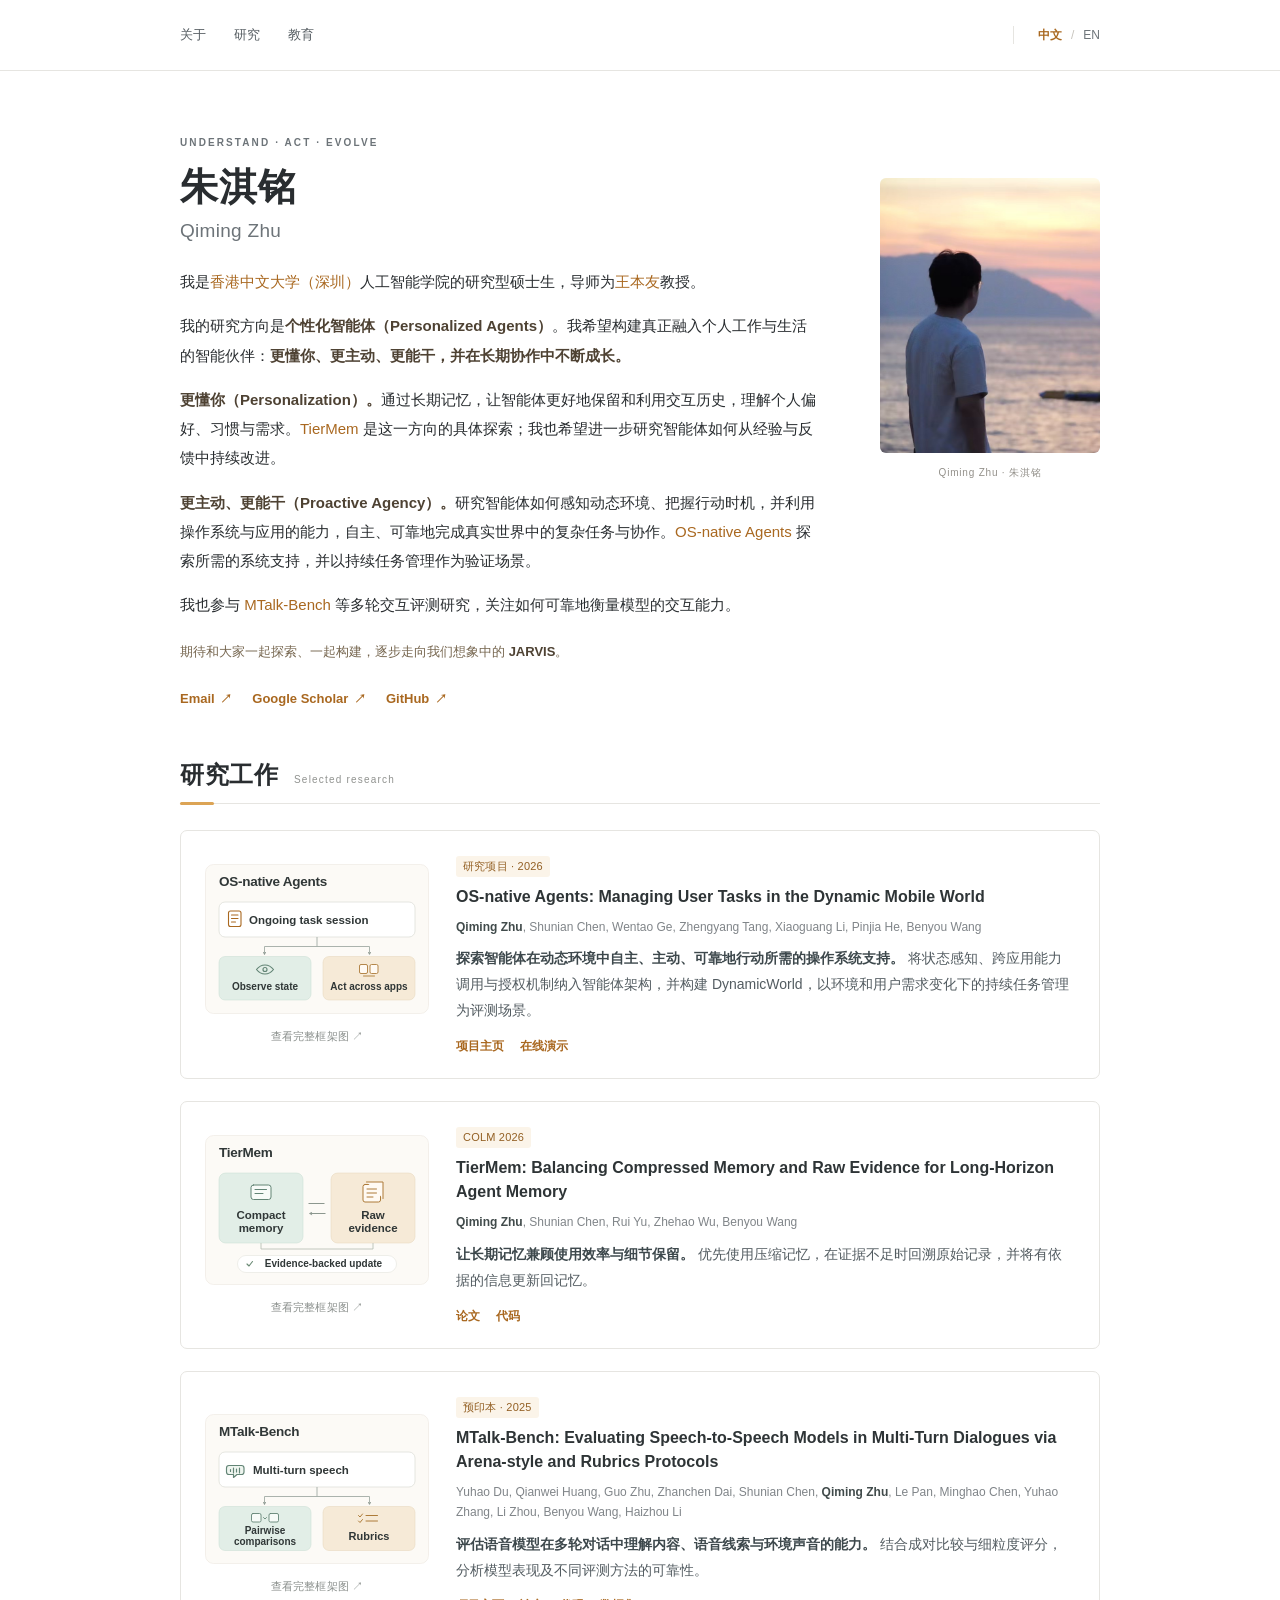
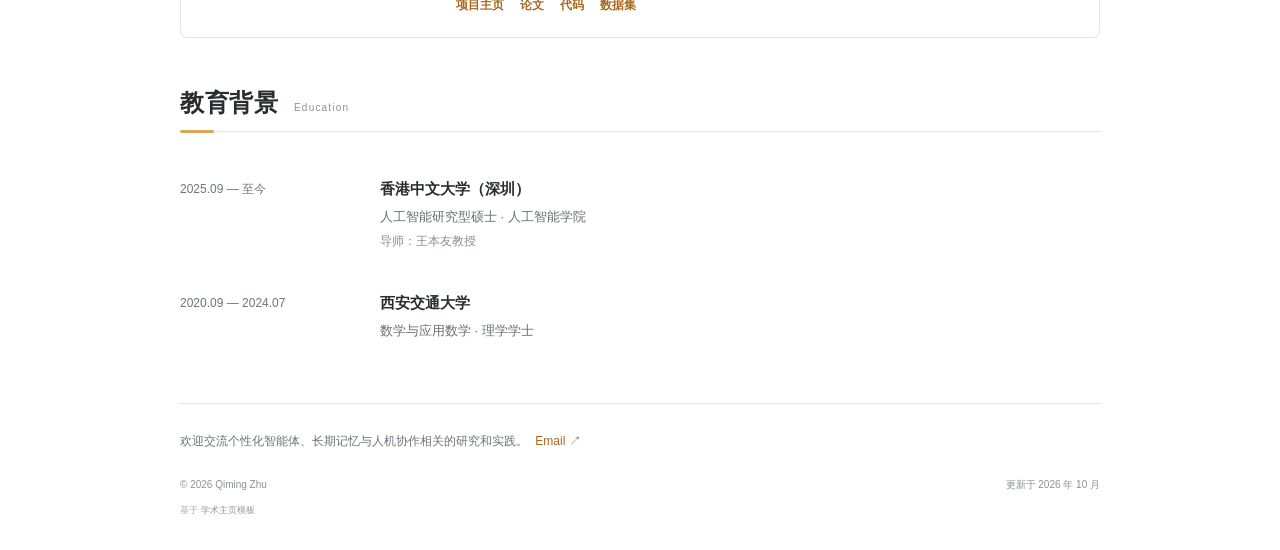
==== commit 64cb2859: "Frame personalized agents around understanding, proactive action, and growth" ====
--- a/index.html
+++ b/index.html
@@ -5,7 +5,7 @@
   <meta name="viewport" content="width=device-width, initial-scale=1">
   <meta name="color-scheme" content="light">
   <title>朱淇铭 · Qiming Zhu | 个人主页</title>
-  <meta name="description" content="朱淇铭，香港中文大学（深圳）研究型硕士生。研究个性化智能体，关注长期记忆、持续任务管理与多轮交互评测，探索能够长期理解用户的智能伙伴。">
+  <meta name="description" content="朱淇铭，香港中文大学（深圳）研究型硕士生。研究个性化智能体，探索更懂你、能够主动行动，并在长期协作中持续成长的个人智能伙伴。">
   <meta name="author" content="Qiming Zhu">
   <link rel="canonical" href="https://qiming-zhu.github.io/">
   <link rel="alternate" hreflang="zh-CN" href="https://qiming-zhu.github.io/">
@@ -13,7 +13,7 @@
   <link rel="alternate" hreflang="x-default" href="https://qiming-zhu.github.io/">
   <meta property="og:type" content="profile">
   <meta property="og:title" content="朱淇铭 · Qiming Zhu">
-  <meta property="og:description" content="朱淇铭，香港中文大学（深圳）研究型硕士生。研究个性化智能体，关注长期记忆、持续任务管理与多轮交互评测，探索能够长期理解用户的智能伙伴。">
+  <meta property="og:description" content="朱淇铭，香港中文大学（深圳）研究型硕士生。研究个性化智能体，探索更懂你、能够主动行动，并在长期协作中持续成长的个人智能伙伴。">
   <meta property="og:url" content="https://qiming-zhu.github.io/">
   <meta property="og:image" content="https://qiming-zhu.github.io/images/me.jpg">
   <meta property="og:locale" content="zh_CN">
@@ -44,11 +44,11 @@
   <main id="main" class="page">
     <section id="about" class="about-section" aria-labelledby="name">
       <div class="bio">
-        <p class="eyebrow">PERSONALIZED AGENTS</p>
+        <p class="eyebrow">UNDERSTAND · ACT · EVOLVE</p>
         <h1 id="name">朱淇铭<span class="other-name">Qiming Zhu</span></h1>
-        <p>我是<a href="https://www.cuhk.edu.cn/" target="_blank" rel="noopener noreferrer">香港中文大学（深圳）</a>人工智能学院的研究型硕士生，导师为<a href="https://wabyking.github.io/" target="_blank" rel="noopener noreferrer">王本友</a>教授。</p><p>我的研究方向是<strong>个性化智能体（Personalized Agents）</strong>。我希望构建能够在长期交互中理解用户、持续管理任务，并从经验与反馈中改进的智能伙伴，服务于工作与日常生活。</p>
-        <p class="current-work">目前，我主要关注<strong>长期记忆与持续任务管理</strong>：通过 <a href="#tiermem">TierMem</a>，探索智能体如何高效利用历史交互，同时保留重要细节；通过 <a href="#os-native">OS-native Agents</a>，研究智能体持续协调跨应用任务所需的操作系统支持。我也参与多轮语音交互评测 <a href="#mtalk">MTalk-Bench</a>，研究如何可靠地衡量模型的交互能力。</p>
-        <p class="vision">希望有一天，这些研究能帮助我们一起构建真正可以长期共事的 <strong>JARVIS</strong>。</p>
+        <p>我是<a href="https://www.cuhk.edu.cn/" target="_blank" rel="noopener noreferrer">香港中文大学（深圳）</a>人工智能学院的研究型硕士生，导师为<a href="https://wabyking.github.io/" target="_blank" rel="noopener noreferrer">王本友</a>教授。</p><p>我的研究方向是<strong>个性化智能体（Personalized Agents）</strong>。我希望构建真正融入个人工作与生活的智能伙伴：<strong>更懂你、更主动、更能干，并在长期协作中不断成长。</strong></p>
+        <div class="research-directions"><p><strong>更懂你（Personalization）。</strong>通过长期记忆，让智能体更好地保留和利用交互历史，理解个人偏好、习惯与需求。<a href="#tiermem">TierMem</a> 是这一方向的具体探索；我也希望进一步研究智能体如何从经验与反馈中持续改进。</p><p><strong>更主动、更能干（Proactive Agency）。</strong>研究智能体如何感知动态环境、把握行动时机，并利用操作系统与应用的能力，自主、可靠地完成真实世界中的复杂任务与协作。<a href="#os-native">OS-native Agents</a> 探索所需的系统支持，并以持续任务管理作为验证场景。</p><p>我也参与 <a href="#mtalk">MTalk-Bench</a> 等多轮交互评测研究，关注如何可靠地衡量模型的交互能力。</p></div>
+        <p class="vision">期待和大家一起探索、一起构建，逐步走向我们想象中的 <strong>JARVIS</strong>。</p>
         <div class="contact-links">
           <a href="mailto:225085006@link.cuhk.edu.cn">Email <span aria-hidden="true">↗</span></a>
           <a class="" href="https://scholar.google.com/citations?user=vwQ1_0AAAAAJ" target="_blank" rel="noopener noreferrer">Google Scholar <span aria-hidden="true">↗</span></a>
@@ -69,7 +69,7 @@
             <div class="paper-meta"><span>研究项目 · 2026</span></div>
             <h3><a class="" href="https://qiming-zhu.github.io/OSNativeAgent-trajectories/" target="_blank" rel="noopener noreferrer">OS-native Agents: Managing User Tasks in the Dynamic Mobile World</a></h3>
             <p class="authors"><strong>Qiming Zhu</strong>, Shunian Chen, Wentao Ge, Zhengyang Tang, Xiaoguang Li, Pinjia He, Benyou Wang</p>
-            <p class="summary"><strong>研究智能体持续管理手机任务所需的操作系统原生支持。</strong> 将状态感知、跨应用能力调用与授权机制纳入智能体架构，并构建 DynamicWorld，评测环境与用户需求变化下的持续任务管理。</p>
+            <p class="summary"><strong>探索智能体在动态环境中自主、主动、可靠地行动所需的操作系统支持。</strong> 将状态感知、跨应用能力调用与授权机制纳入智能体架构，并构建 DynamicWorld，以环境和用户需求变化下的持续任务管理为评测场景。</p>
             <div class="resource-links"><a class="resource-link" href="https://qiming-zhu.github.io/OSNativeAgent-trajectories/" target="_blank" rel="noopener noreferrer">项目主页</a><a class="resource-link" href="https://qiming-zhu.github.io/OSNativeAgent-trajectories/demo/" target="_blank" rel="noopener noreferrer">在线演示</a></div>
           </div>
         </article>
--- a/stylesheet.css
+++ b/stylesheet.css
@@ -10,3 +10,5 @@
 
 /* Keep the aspiration quieter than the research statement. */
 .bio p.vision{font-size:13px;line-height:1.9;color:#76664f;margin:20px 0 0}.summary strong{font-weight:600;color:#3d484c}@media(max-width:700px){.bio p.vision{font-size:13px}.portrait{margin-top:32px}}@media(max-width:460px){.bio p.vision{margin-top:0}.portrait{margin:0}}
+
+.research-directions{min-width:0}.research-directions p+p{margin-top:15px}
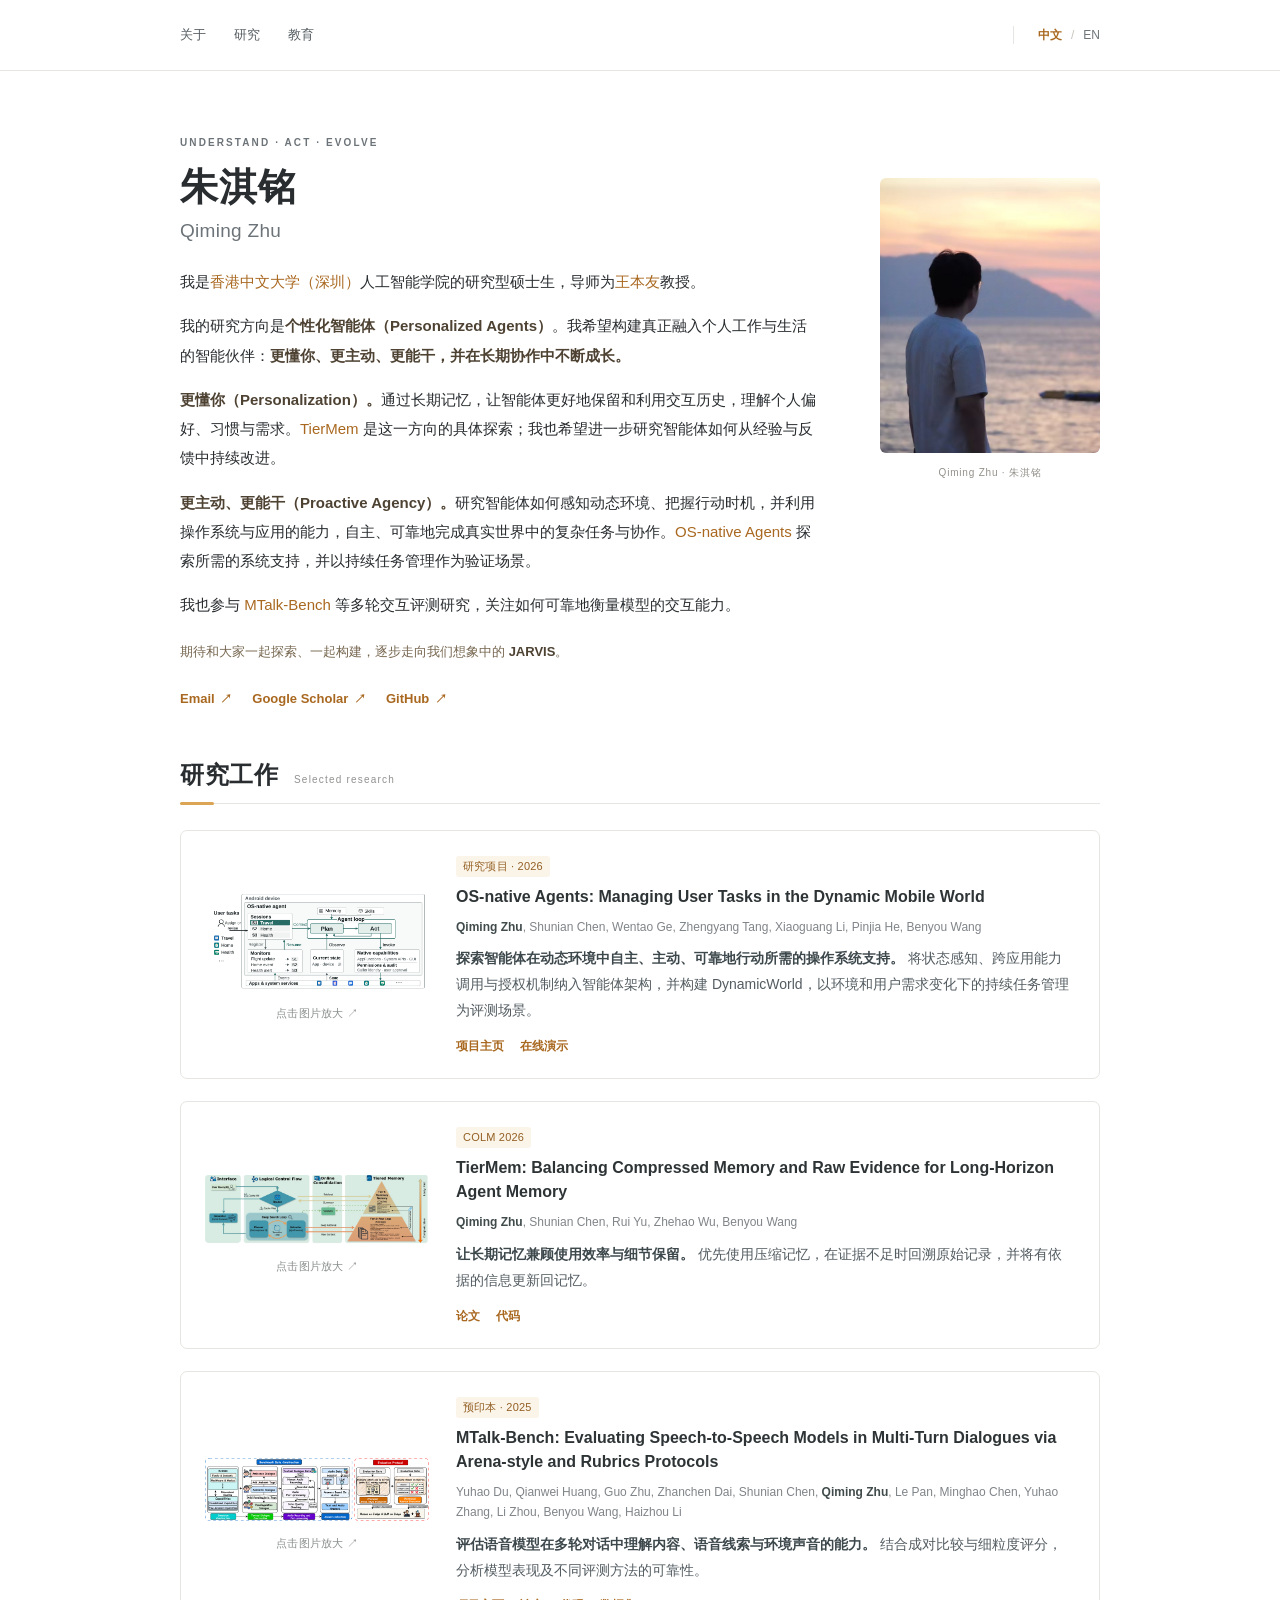
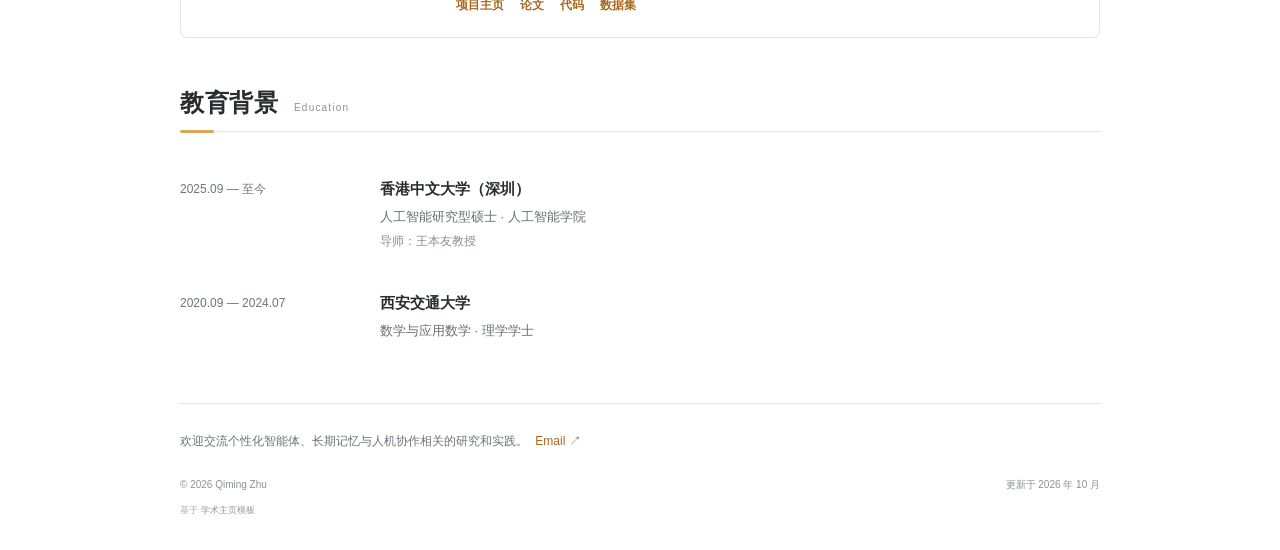
==== commit 231f04d4: "Restore original research images on publication cards" ====
--- a/index.html
+++ b/index.html
@@ -62,8 +62,8 @@
       <div class="publications">
         <article class="publication" id="os-native">
           <a class="research-figure" href="images/research/os-native-framework.png" data-lightbox data-figure-caption="OS-native Agent 框架：持久化任务会话、原生状态监听、跨应用能力与授权机制。" aria-label="查看完整研究配图: OS-native Agents">
-            <img src="images/research/os-native-thumbnail.svg" alt="概念示意：智能体在状态变化后持续协调跨应用任务。" loading="lazy" decoding="async" width="448" height="300">
-            <span class="figure-hint">查看完整框架图 ↗</span>
+            <img src="images/research/os-native-framework.png" alt="OS-native Agent 框架：持久化任务会话、原生状态监听、跨应用能力与授权机制。" loading="lazy" decoding="async" width="1698" height="780">
+            <span class="figure-hint">点击图片放大 ↗</span>
           </a>
           <div class="publication-copy">
             <div class="paper-meta"><span>研究项目 · 2026</span></div>
@@ -75,8 +75,8 @@
         </article>
         <article class="publication" id="tiermem">
           <a class="research-figure" href="images/research/tiermem-overview.jpg" data-lightbox data-figure-caption="TierMem 架构：通过路由器与证据回写连接摘要记忆和原始日志。" aria-label="查看完整研究配图: TierMem">
-            <img src="images/research/tiermem-thumbnail.svg" alt="概念示意：压缩记忆按需回溯原始证据，并依据证据更新记忆。" loading="lazy" decoding="async" width="448" height="300">
-            <span class="figure-hint">查看完整框架图 ↗</span>
+            <img src="images/research/tiermem-overview.jpg" alt="TierMem 架构：通过路由器与证据回写连接摘要记忆和原始日志。" loading="lazy" decoding="async" width="1440" height="449">
+            <span class="figure-hint">点击图片放大 ↗</span>
           </a>
           <div class="publication-copy">
             <div class="paper-meta"><span>COLM 2026</span></div>
@@ -88,8 +88,8 @@
         </article>
         <article class="publication" id="mtalk">
           <a class="research-figure" href="images/research/mtalk-overview.png" data-lightbox data-figure-caption="MTalk-Bench 总览：从多维语音对话构造到 Arena 成对比较与 Rubrics 细粒度评测。" aria-label="查看完整研究配图: MTalk-Bench">
-            <img src="images/research/mtalk-thumbnail.svg" alt="概念示意：多轮语音对话通过成对比较与细粒度评分进行评测。" loading="lazy" decoding="async" width="448" height="300">
-            <span class="figure-hint">查看完整框架图 ↗</span>
+            <img src="images/research/mtalk-overview.png" alt="MTalk-Bench 总览：从多维语音对话构造到 Arena 成对比较与 Rubrics 细粒度评测。" loading="lazy" decoding="async" width="1600" height="448">
+            <span class="figure-hint">点击图片放大 ↗</span>
           </a>
           <div class="publication-copy">
             <div class="paper-meta"><span>预印本 · 2025</span></div>
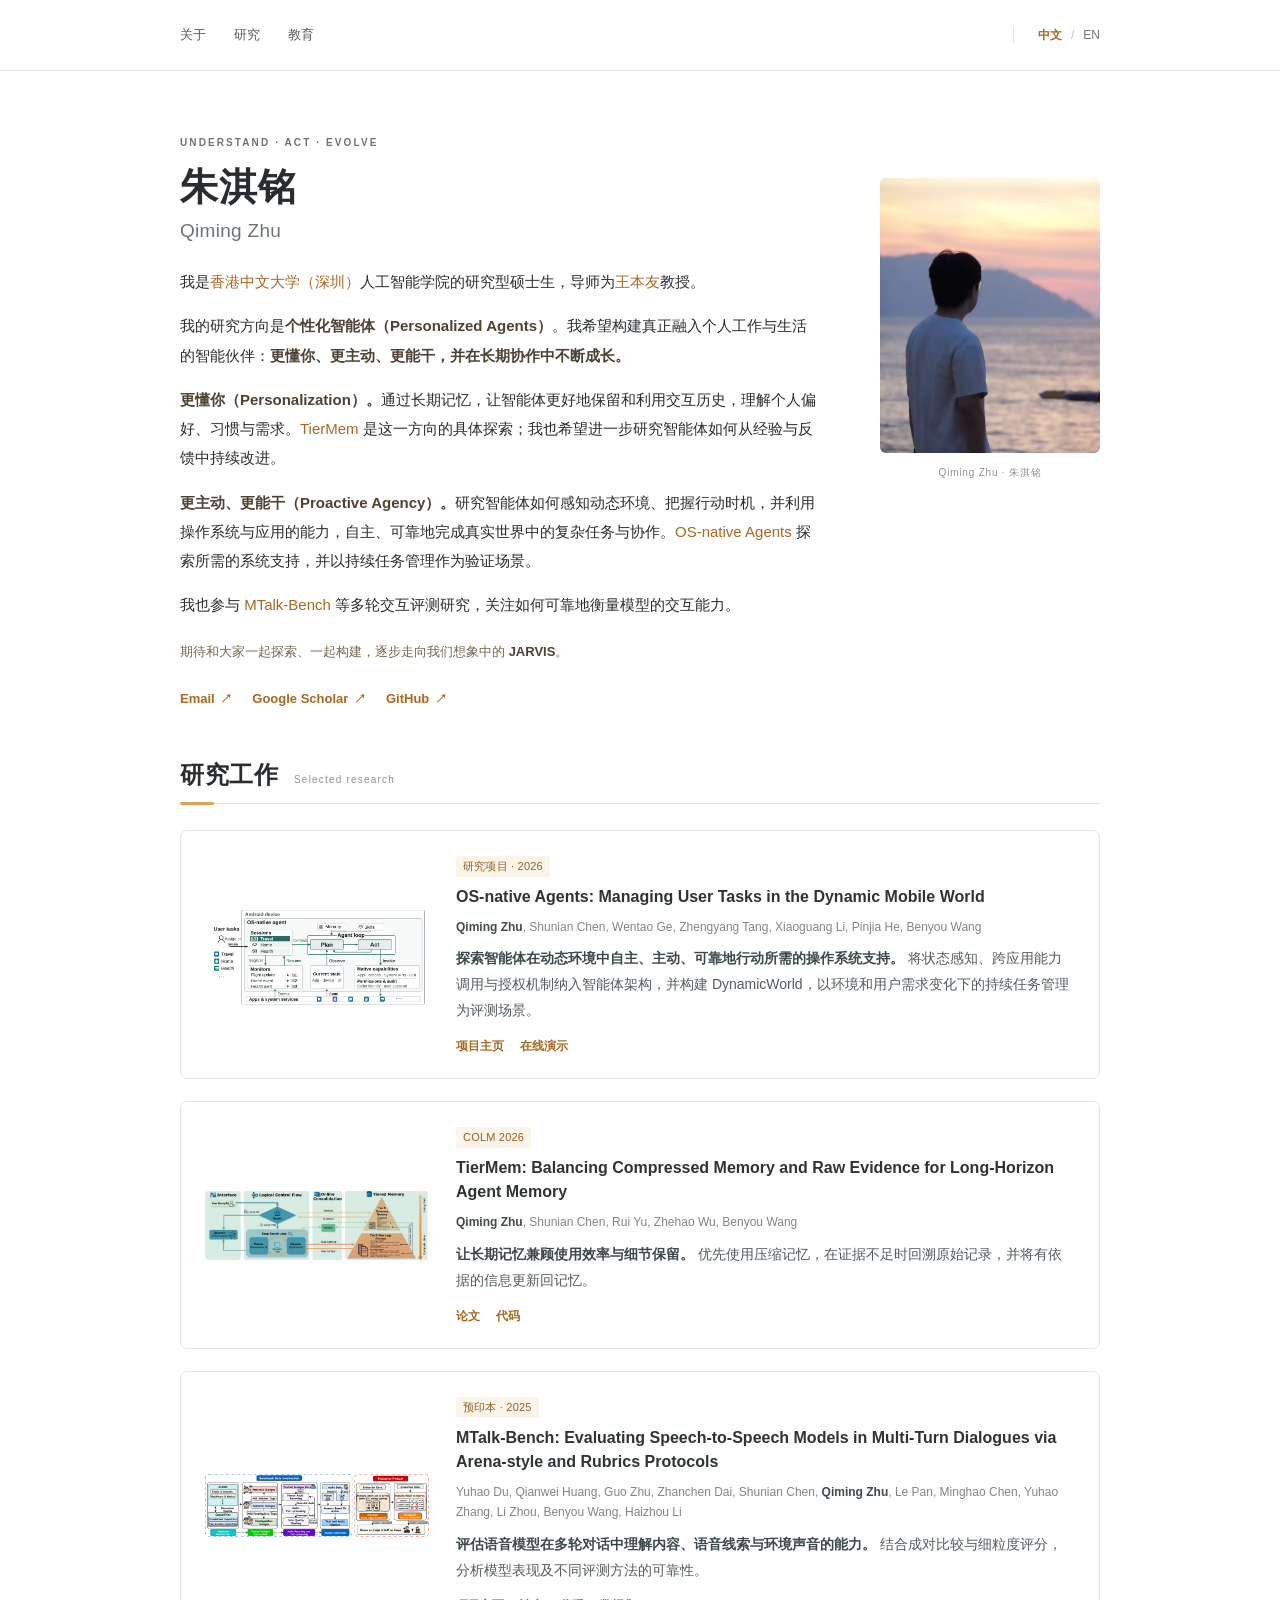
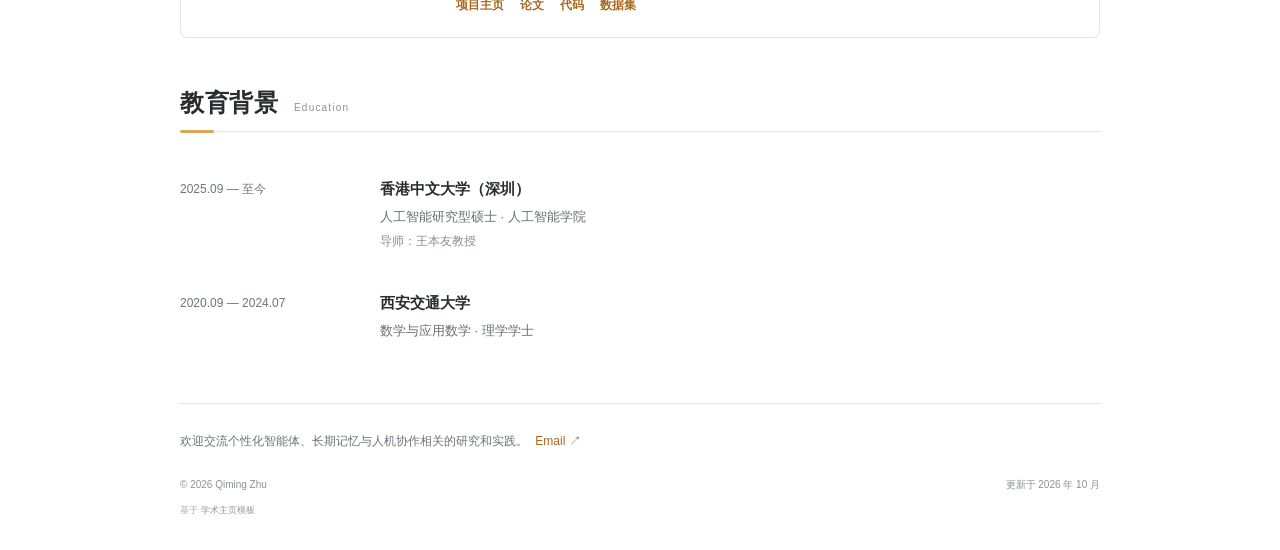
==== commit c6869d0c: "Remove unnecessary image enlargement prompts" ====
--- a/index.html
+++ b/index.html
@@ -63,7 +63,6 @@
         <article class="publication" id="os-native">
           <a class="research-figure" href="images/research/os-native-framework.png" data-lightbox data-figure-caption="OS-native Agent 框架：持久化任务会话、原生状态监听、跨应用能力与授权机制。" aria-label="查看完整研究配图: OS-native Agents">
             <img src="images/research/os-native-framework.png" alt="OS-native Agent 框架：持久化任务会话、原生状态监听、跨应用能力与授权机制。" loading="lazy" decoding="async" width="1698" height="780">
-            <span class="figure-hint">点击图片放大 ↗</span>
           </a>
           <div class="publication-copy">
             <div class="paper-meta"><span>研究项目 · 2026</span></div>
@@ -76,7 +75,6 @@
         <article class="publication" id="tiermem">
           <a class="research-figure" href="images/research/tiermem-overview.jpg" data-lightbox data-figure-caption="TierMem 架构：通过路由器与证据回写连接摘要记忆和原始日志。" aria-label="查看完整研究配图: TierMem">
             <img src="images/research/tiermem-overview.jpg" alt="TierMem 架构：通过路由器与证据回写连接摘要记忆和原始日志。" loading="lazy" decoding="async" width="1440" height="449">
-            <span class="figure-hint">点击图片放大 ↗</span>
           </a>
           <div class="publication-copy">
             <div class="paper-meta"><span>COLM 2026</span></div>
@@ -89,7 +87,6 @@
         <article class="publication" id="mtalk">
           <a class="research-figure" href="images/research/mtalk-overview.png" data-lightbox data-figure-caption="MTalk-Bench 总览：从多维语音对话构造到 Arena 成对比较与 Rubrics 细粒度评测。" aria-label="查看完整研究配图: MTalk-Bench">
             <img src="images/research/mtalk-overview.png" alt="MTalk-Bench 总览：从多维语音对话构造到 Arena 成对比较与 Rubrics 细粒度评测。" loading="lazy" decoding="async" width="1600" height="448">
-            <span class="figure-hint">点击图片放大 ↗</span>
           </a>
           <div class="publication-copy">
             <div class="paper-meta"><span>预印本 · 2025</span></div>
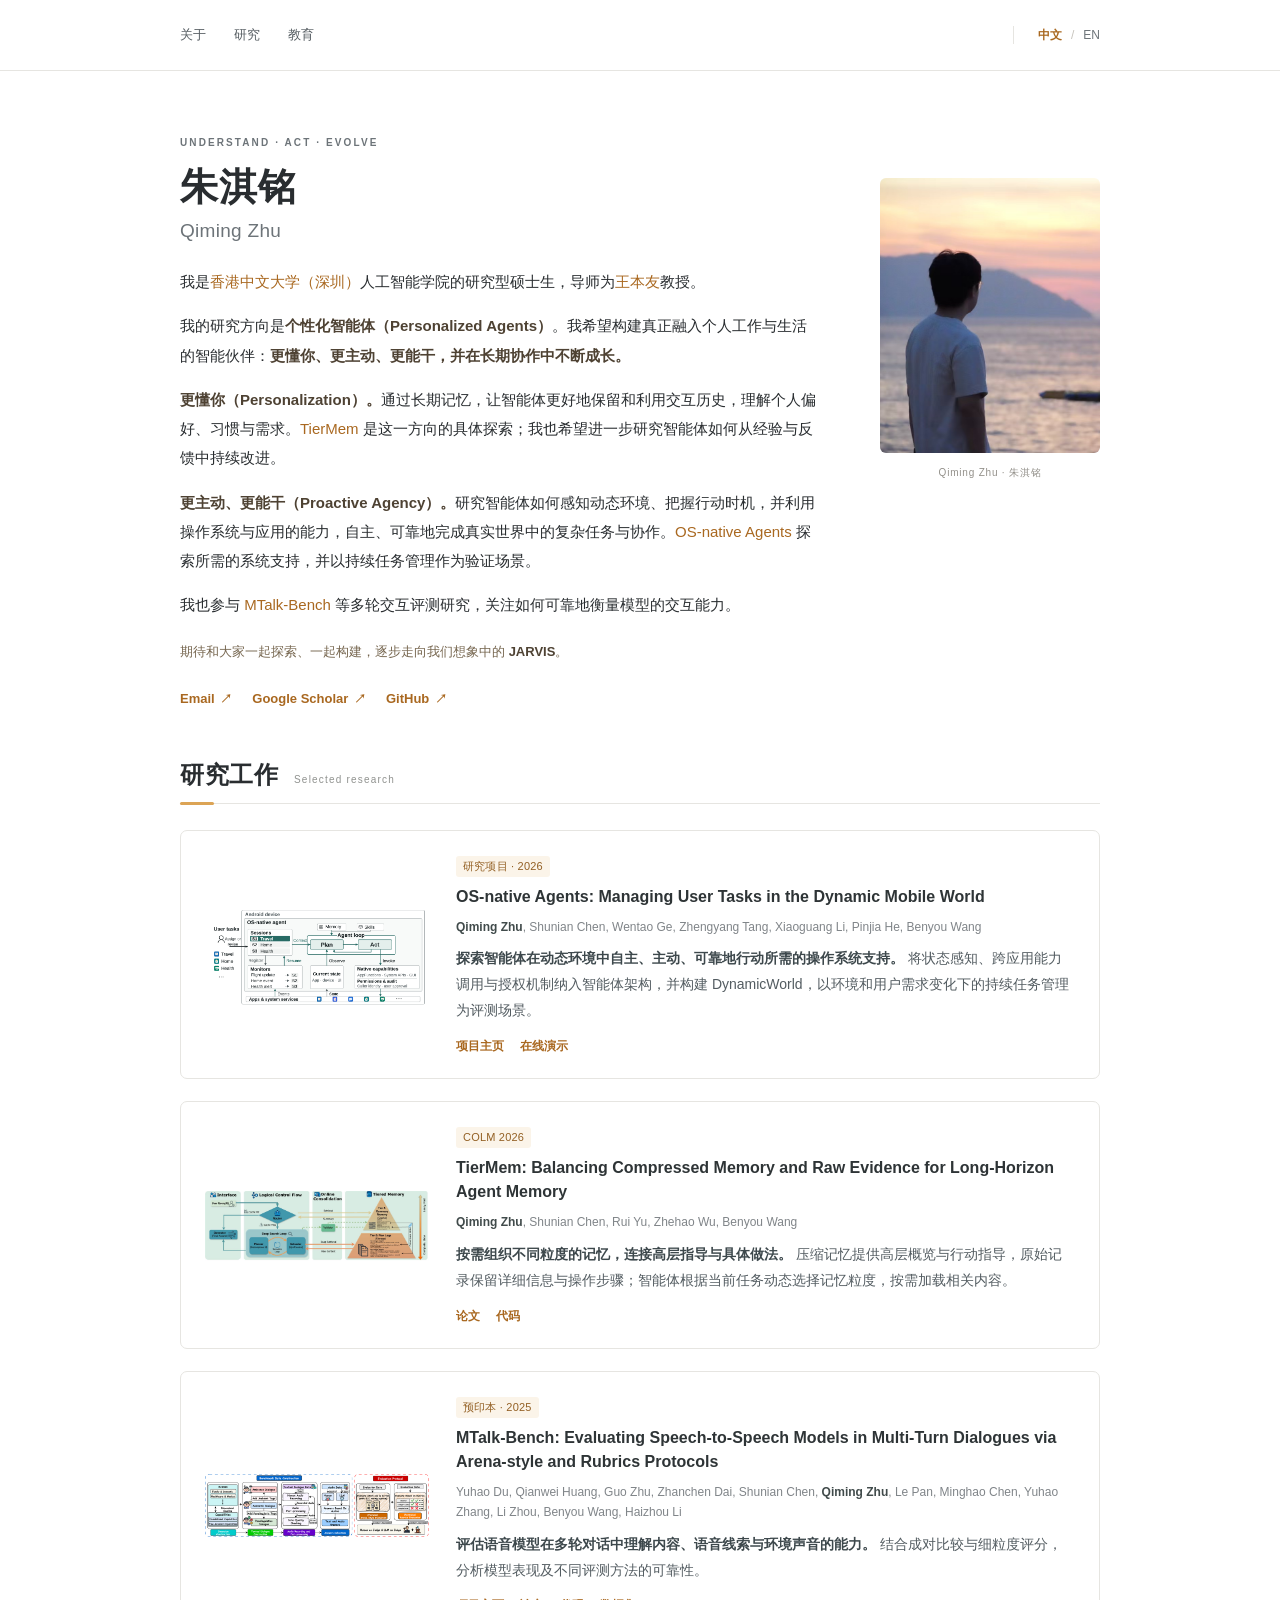
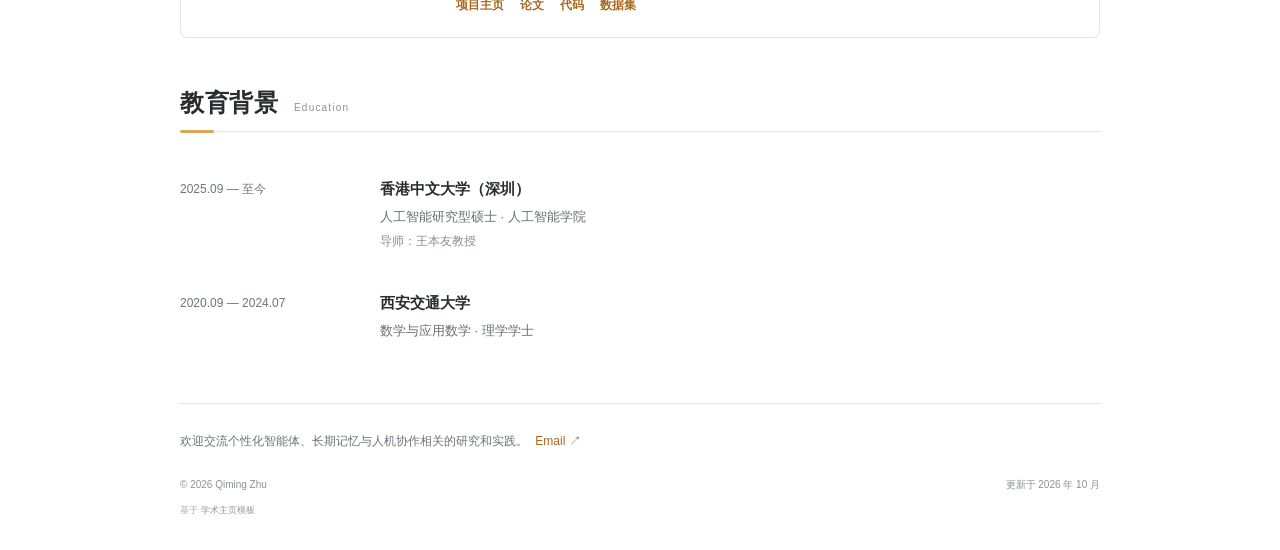
==== commit c22e3c93: "Describe TierMem through adaptive granularity and on-demand memory loading" ====
--- a/index.html
+++ b/index.html
@@ -80,7 +80,7 @@
             <div class="paper-meta"><span>COLM 2026</span></div>
             <h3><a class="" href="https://openreview.net/forum?id=svKCa4itcd" target="_blank" rel="noopener noreferrer">TierMem: Balancing Compressed Memory and Raw Evidence for Long-Horizon Agent Memory</a></h3>
             <p class="authors"><strong>Qiming Zhu</strong>, Shunian Chen, Rui Yu, Zhehao Wu, Benyou Wang</p>
-            <p class="summary"><strong>让长期记忆兼顾使用效率与细节保留。</strong> 优先使用压缩记忆，在证据不足时回溯原始记录，并将有依据的信息更新回记忆。</p>
+            <p class="summary"><strong>按需组织不同粒度的记忆，连接高层指导与具体做法。</strong> 压缩记忆提供高层概览与行动指导，原始记录保留详细信息与操作步骤；智能体根据当前任务动态选择记忆粒度，按需加载相关内容。</p>
             <div class="resource-links"><a class="resource-link" href="https://openreview.net/forum?id=svKCa4itcd" target="_blank" rel="noopener noreferrer">论文</a><a class="resource-link" href="https://github.com/FreedomIntelligence/Tiermem" target="_blank" rel="noopener noreferrer">代码</a></div>
           </div>
         </article>
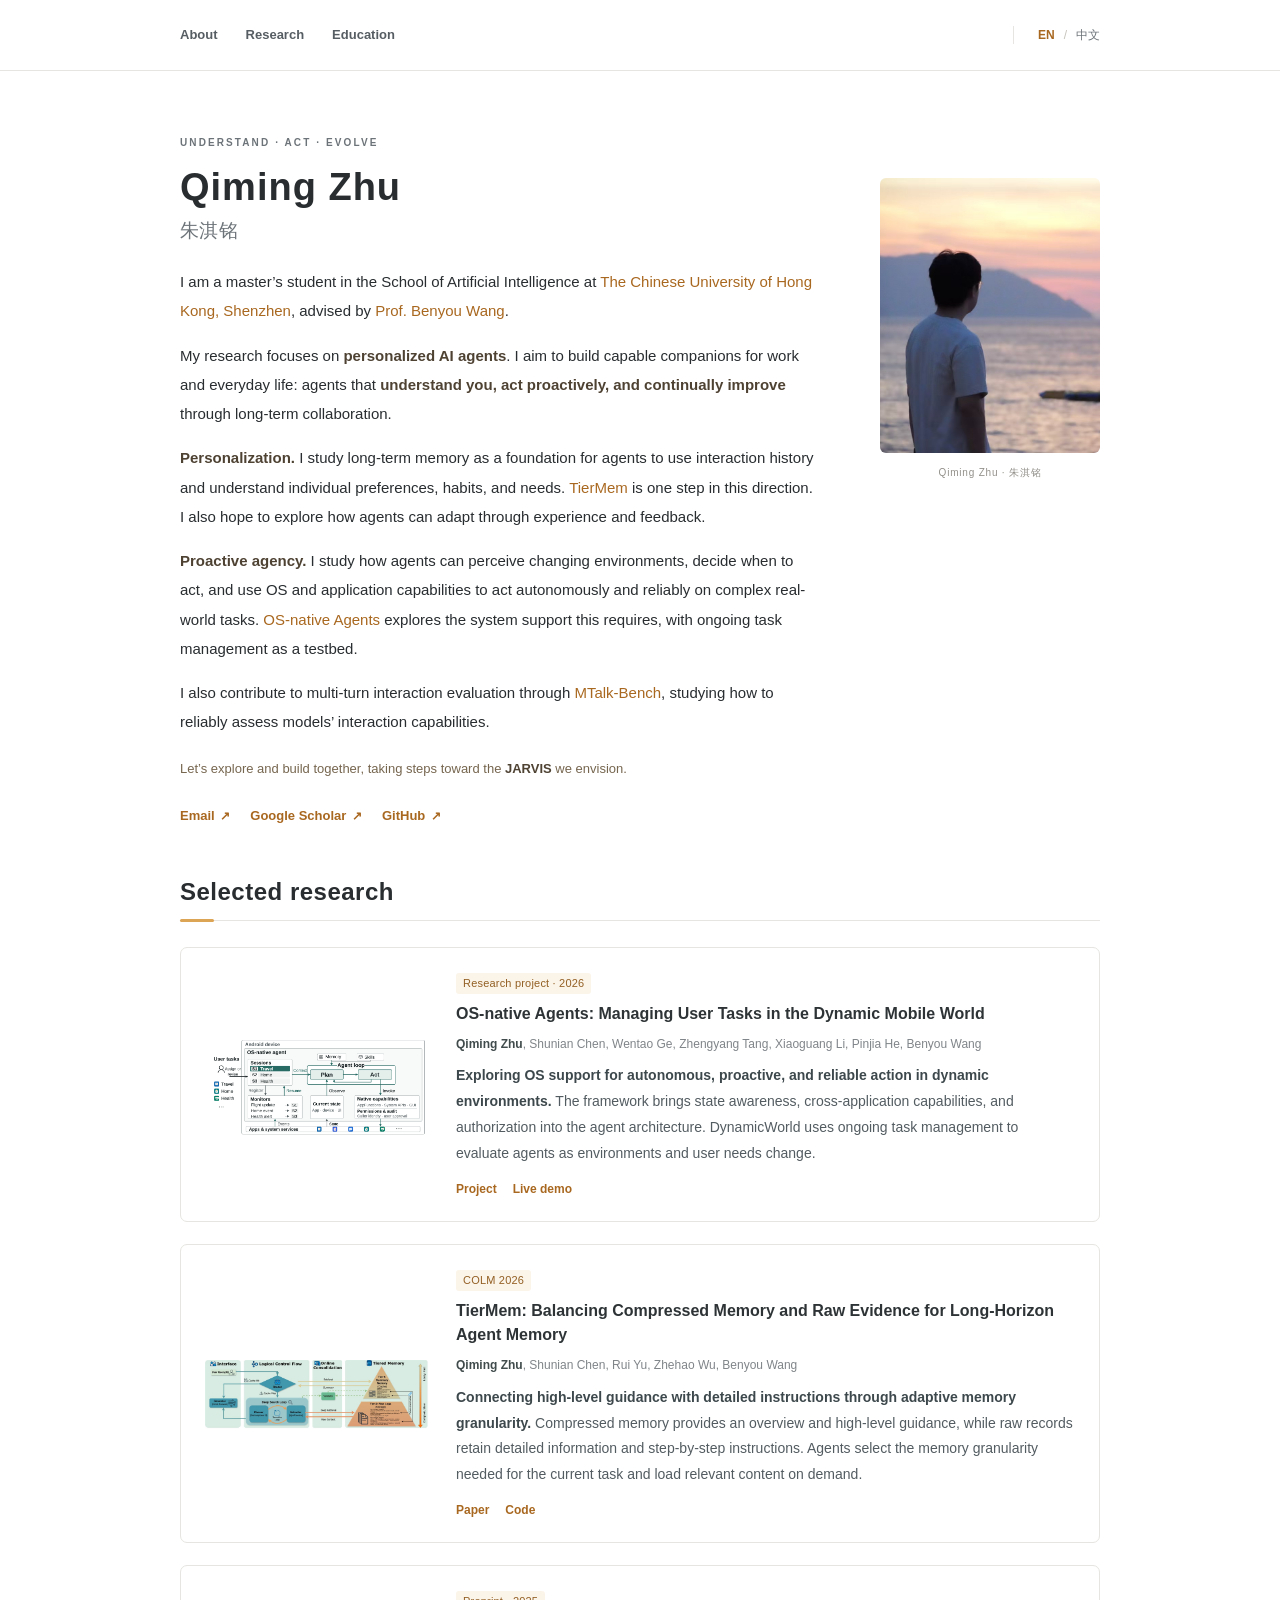
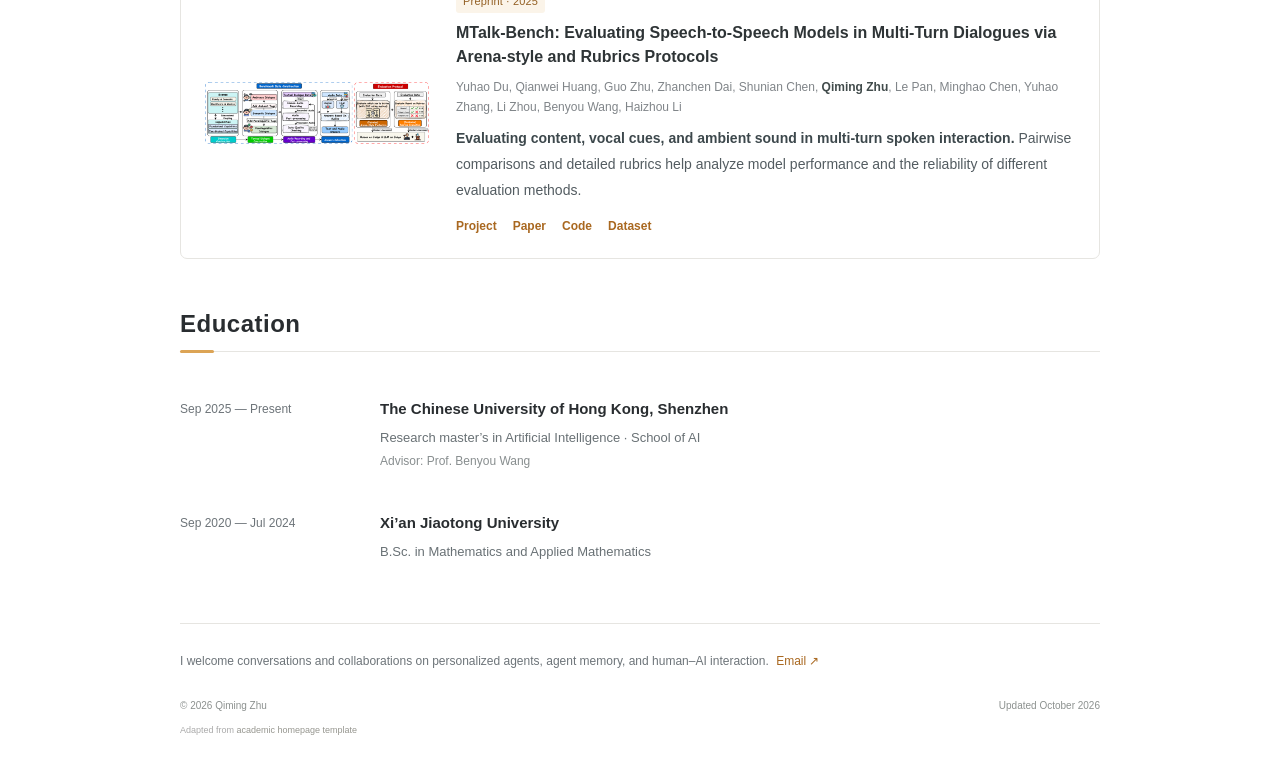
==== commit ea98bd15: "Make English the default homepage and keep Chinese at /zh/" ====
--- a/index.html
+++ b/index.html
@@ -1,111 +1,115 @@
 <!doctype html>
-<html lang="zh-CN" data-language="zh">
+<html lang="en" data-language="en">
 <head>
   <meta charset="utf-8">
   <meta name="viewport" content="width=device-width, initial-scale=1">
   <meta name="color-scheme" content="light">
-  <title>朱淇铭 · Qiming Zhu | 个人主页</title>
-  <meta name="description" content="朱淇铭，香港中文大学（深圳）研究型硕士生。研究个性化智能体，探索更懂你、能够主动行动，并在长期协作中持续成长的个人智能伙伴。">
+  <title>Qiming Zhu · 朱淇铭 | Personal website</title>
+  <meta name="description" content="Qiming Zhu researches personalized AI agents at CUHK-Shenzhen: building agents that understand you, act proactively, and continually improve through long-term collaboration.">
   <meta name="author" content="Qiming Zhu">
   <link rel="canonical" href="https://qiming-zhu.github.io/">
-  <link rel="alternate" hreflang="zh-CN" href="https://qiming-zhu.github.io/">
-  <link rel="alternate" hreflang="en" href="https://qiming-zhu.github.io/en/">
+  <link rel="alternate" hreflang="zh-CN" href="https://qiming-zhu.github.io/zh/">
+  <link rel="alternate" hreflang="en" href="https://qiming-zhu.github.io/">
   <link rel="alternate" hreflang="x-default" href="https://qiming-zhu.github.io/">
   <meta property="og:type" content="profile">
-  <meta property="og:title" content="朱淇铭 · Qiming Zhu">
-  <meta property="og:description" content="朱淇铭，香港中文大学（深圳）研究型硕士生。研究个性化智能体，探索更懂你、能够主动行动，并在长期协作中持续成长的个人智能伙伴。">
+  <meta property="og:title" content="Qiming Zhu · 朱淇铭">
+  <meta property="og:description" content="Qiming Zhu researches personalized AI agents at CUHK-Shenzhen: building agents that understand you, act proactively, and continually improve through long-term collaboration.">
   <meta property="og:url" content="https://qiming-zhu.github.io/">
   <meta property="og:image" content="https://qiming-zhu.github.io/images/me.jpg">
-  <meta property="og:locale" content="zh_CN">
+  <meta property="og:locale" content="en_US">
   <meta name="twitter:card" content="summary">
   <link rel="stylesheet" href="stylesheet.css">
   <script type="application/ld+json">{"@context": "https://schema.org", "@type": "Person", "name": "Qiming Zhu", "alternateName": "朱淇铭", "url": "https://qiming-zhu.github.io/", "image": "https://qiming-zhu.github.io/images/me.jpg", "affiliation": {"@type": "CollegeOrUniversity", "name": "The Chinese University of Hong Kong, Shenzhen"}, "sameAs": ["https://github.com/Qiming-Zhu", "https://scholar.google.com/citations?user=vwQ1_0AAAAAJ"]}</script>
   <script>
   try {
-    const explicit = new URL(location.href).searchParams.get('lang');
-    const saved = localStorage.getItem('qiming-language');
-    if (explicit === 'zh' || explicit === 'en') localStorage.setItem('qiming-language', explicit);
-    else if ('zh' === 'en') localStorage.setItem('qiming-language', 'en');
-    else if (saved === 'en') location.replace('en/?lang=en' + location.hash);
+    const url = new URL(location.href);
+    const explicit = url.searchParams.get('lang');
+    if ((explicit === 'zh' || explicit === 'en') && explicit !== 'en') {
+      url.pathname = new URL(explicit === 'zh' ? 'zh/' : './', location.href).pathname;
+      url.searchParams.delete('lang');
+      window.goatcounter = { no_onload: true };
+      location.replace(url.href);
+    }
   } catch (_) {}
   </script>
   <script src="site.js" defer></script>
+  <script data-goatcounter="https://qiming-zhu.goatcounter.com/count" async src="https://gc.zgo.at/count.js"></script>
 </head>
 <body>
-  <a class="skip-link" href="#main">跳到主要内容</a>
+  <a class="skip-link" href="#main">Skip to main content</a>
   <header class="site-header"><div class="header-inner">
-    <nav aria-label="主导航"><a href="#about">关于</a><a href="#research">研究</a><a href="#education">教育</a></nav>
-    <div class="language-switch" aria-label="语言选择">
-      <a href="?lang=zh" lang="zh-CN" data-language-link="zh" aria-current="page">中文</a>
+    <nav aria-label="Main navigation"><a href="#about">About</a><a href="#research">Research</a><a href="#education">Education</a></nav>
+    <div class="language-switch" aria-label="Language">
+      <a href="./" lang="en" data-language-link="en" aria-current="page">EN</a>
       <span aria-hidden="true">/</span>
-      <a href="en/?lang=en" lang="en" data-language-link="en" >EN</a>
+      <a href="zh/" lang="zh-CN" data-language-link="zh" >中文</a>
     </div>
   </div></header>
   <main id="main" class="page">
     <section id="about" class="about-section" aria-labelledby="name">
       <div class="bio">
         <p class="eyebrow">UNDERSTAND · ACT · EVOLVE</p>
-        <h1 id="name">朱淇铭<span class="other-name">Qiming Zhu</span></h1>
-        <p>我是<a href="https://www.cuhk.edu.cn/" target="_blank" rel="noopener noreferrer">香港中文大学（深圳）</a>人工智能学院的研究型硕士生，导师为<a href="https://wabyking.github.io/" target="_blank" rel="noopener noreferrer">王本友</a>教授。</p><p>我的研究方向是<strong>个性化智能体（Personalized Agents）</strong>。我希望构建真正融入个人工作与生活的智能伙伴：<strong>更懂你、更主动、更能干，并在长期协作中不断成长。</strong></p>
-        <div class="research-directions"><p><strong>更懂你（Personalization）。</strong>通过长期记忆，让智能体更好地保留和利用交互历史，理解个人偏好、习惯与需求。<a href="#tiermem">TierMem</a> 是这一方向的具体探索；我也希望进一步研究智能体如何从经验与反馈中持续改进。</p><p><strong>更主动、更能干（Proactive Agency）。</strong>研究智能体如何感知动态环境、把握行动时机，并利用操作系统与应用的能力，自主、可靠地完成真实世界中的复杂任务与协作。<a href="#os-native">OS-native Agents</a> 探索所需的系统支持，并以持续任务管理作为验证场景。</p><p>我也参与 <a href="#mtalk">MTalk-Bench</a> 等多轮交互评测研究，关注如何可靠地衡量模型的交互能力。</p></div>
-        <p class="vision">期待和大家一起探索、一起构建，逐步走向我们想象中的 <strong>JARVIS</strong>。</p>
+        <h1 id="name">Qiming Zhu<span class="other-name">朱淇铭</span></h1>
+        <p>I am a master’s student in the School of Artificial Intelligence at <a href="https://www.cuhk.edu.cn/en" target="_blank" rel="noopener noreferrer">The Chinese University of Hong Kong, Shenzhen</a>, advised by <a href="https://wabyking.github.io/" target="_blank" rel="noopener noreferrer">Prof. Benyou Wang</a>.</p><p>My research focuses on <strong>personalized AI agents</strong>. I aim to build capable companions for work and everyday life: agents that <strong>understand you, act proactively, and continually improve</strong> through long-term collaboration.</p>
+        <div class="research-directions"><p><strong>Personalization.</strong> I study long-term memory as a foundation for agents to use interaction history and understand individual preferences, habits, and needs. <a href="#tiermem">TierMem</a> is one step in this direction. I also hope to explore how agents can adapt through experience and feedback.</p><p><strong>Proactive agency.</strong> I study how agents can perceive changing environments, decide when to act, and use OS and application capabilities to act autonomously and reliably on complex real-world tasks. <a href="#os-native">OS-native Agents</a> explores the system support this requires, with ongoing task management as a testbed.</p><p>I also contribute to multi-turn interaction evaluation through <a href="#mtalk">MTalk-Bench</a>, studying how to reliably assess models’ interaction capabilities.</p></div>
+        <p class="vision">Let’s explore and build together, taking steps toward the <strong>JARVIS</strong> we envision.</p>
         <div class="contact-links">
           <a href="mailto:225085006@link.cuhk.edu.cn">Email <span aria-hidden="true">↗</span></a>
           <a class="" href="https://scholar.google.com/citations?user=vwQ1_0AAAAAJ" target="_blank" rel="noopener noreferrer">Google Scholar <span aria-hidden="true">↗</span></a>
           <a class="" href="https://github.com/Qiming-Zhu" target="_blank" rel="noopener noreferrer">GitHub <span aria-hidden="true">↗</span></a>
         </div>
       </div>
-      <figure class="portrait"><img src="images/me.jpg" width="1212" height="808" alt="朱淇铭在海边看日落" fetchpriority="high"><figcaption>Qiming Zhu · 朱淇铭</figcaption></figure>
+      <figure class="portrait"><img src="images/me.jpg" width="1212" height="808" alt="Qiming Zhu watching the sunset by the sea" fetchpriority="high"><figcaption>Qiming Zhu · 朱淇铭</figcaption></figure>
     </section>
     <section id="research" class="research-section" aria-labelledby="research-title">
-      <div class="section-heading"><h2 id="research-title">研究工作</h2><span>Selected research</span></div>
+      <div class="section-heading"><h2 id="research-title">Selected research</h2></div>
       <div class="publications">
         <article class="publication" id="os-native">
-          <a class="research-figure" href="images/research/os-native-framework.png" data-lightbox data-figure-caption="OS-native Agent 框架：持久化任务会话、原生状态监听、跨应用能力与授权机制。" aria-label="查看完整研究配图: OS-native Agents">
-            <img src="images/research/os-native-framework.png" alt="OS-native Agent 框架：持久化任务会话、原生状态监听、跨应用能力与授权机制。" loading="lazy" decoding="async" width="1698" height="780">
+          <a class="research-figure" href="images/research/os-native-framework.png" data-lightbox data-figure-caption="OS-native Agent framework with persistent task sessions, native state monitors, cross-application capabilities, and authorization." aria-label="View full research figure: OS-native Agents">
+            <img src="images/research/os-native-framework.png" alt="OS-native Agent framework with persistent task sessions, native state monitors, cross-application capabilities, and authorization." loading="lazy" decoding="async" width="1698" height="780">
           </a>
           <div class="publication-copy">
-            <div class="paper-meta"><span>研究项目 · 2026</span></div>
+            <div class="paper-meta"><span>Research project · 2026</span></div>
             <h3><a class="" href="https://qiming-zhu.github.io/OSNativeAgent-trajectories/" target="_blank" rel="noopener noreferrer">OS-native Agents: Managing User Tasks in the Dynamic Mobile World</a></h3>
             <p class="authors"><strong>Qiming Zhu</strong>, Shunian Chen, Wentao Ge, Zhengyang Tang, Xiaoguang Li, Pinjia He, Benyou Wang</p>
-            <p class="summary"><strong>探索智能体在动态环境中自主、主动、可靠地行动所需的操作系统支持。</strong> 将状态感知、跨应用能力调用与授权机制纳入智能体架构，并构建 DynamicWorld，以环境和用户需求变化下的持续任务管理为评测场景。</p>
-            <div class="resource-links"><a class="resource-link" href="https://qiming-zhu.github.io/OSNativeAgent-trajectories/" target="_blank" rel="noopener noreferrer">项目主页</a><a class="resource-link" href="https://qiming-zhu.github.io/OSNativeAgent-trajectories/demo/" target="_blank" rel="noopener noreferrer">在线演示</a></div>
+            <p class="summary"><strong>Exploring OS support for autonomous, proactive, and reliable action in dynamic environments.</strong> The framework brings state awareness, cross-application capabilities, and authorization into the agent architecture. DynamicWorld uses ongoing task management to evaluate agents as environments and user needs change.</p>
+            <div class="resource-links"><a class="resource-link" href="https://qiming-zhu.github.io/OSNativeAgent-trajectories/" target="_blank" rel="noopener noreferrer">Project</a><a class="resource-link" href="https://qiming-zhu.github.io/OSNativeAgent-trajectories/demo/" target="_blank" rel="noopener noreferrer">Live demo</a></div>
           </div>
         </article>
         <article class="publication" id="tiermem">
-          <a class="research-figure" href="images/research/tiermem-overview.jpg" data-lightbox data-figure-caption="TierMem 架构：通过路由器与证据回写连接摘要记忆和原始日志。" aria-label="查看完整研究配图: TierMem">
-            <img src="images/research/tiermem-overview.jpg" alt="TierMem 架构：通过路由器与证据回写连接摘要记忆和原始日志。" loading="lazy" decoding="async" width="1440" height="449">
+          <a class="research-figure" href="images/research/tiermem-overview.jpg" data-lightbox data-figure-caption="TierMem architecture linking summary memory to raw evidence with a router and consolidation loop." aria-label="View full research figure: TierMem">
+            <img src="images/research/tiermem-overview.jpg" alt="TierMem architecture linking summary memory to raw evidence with a router and consolidation loop." loading="lazy" decoding="async" width="1440" height="449">
           </a>
           <div class="publication-copy">
             <div class="paper-meta"><span>COLM 2026</span></div>
             <h3><a class="" href="https://openreview.net/forum?id=svKCa4itcd" target="_blank" rel="noopener noreferrer">TierMem: Balancing Compressed Memory and Raw Evidence for Long-Horizon Agent Memory</a></h3>
             <p class="authors"><strong>Qiming Zhu</strong>, Shunian Chen, Rui Yu, Zhehao Wu, Benyou Wang</p>
-            <p class="summary"><strong>按需组织不同粒度的记忆，连接高层指导与具体做法。</strong> 压缩记忆提供高层概览与行动指导，原始记录保留详细信息与操作步骤；智能体根据当前任务动态选择记忆粒度，按需加载相关内容。</p>
-            <div class="resource-links"><a class="resource-link" href="https://openreview.net/forum?id=svKCa4itcd" target="_blank" rel="noopener noreferrer">论文</a><a class="resource-link" href="https://github.com/FreedomIntelligence/Tiermem" target="_blank" rel="noopener noreferrer">代码</a></div>
+            <p class="summary"><strong>Connecting high-level guidance with detailed instructions through adaptive memory granularity.</strong> Compressed memory provides an overview and high-level guidance, while raw records retain detailed information and step-by-step instructions. Agents select the memory granularity needed for the current task and load relevant content on demand.</p>
+            <div class="resource-links"><a class="resource-link" href="https://openreview.net/forum?id=svKCa4itcd" target="_blank" rel="noopener noreferrer">Paper</a><a class="resource-link" href="https://github.com/FreedomIntelligence/Tiermem" target="_blank" rel="noopener noreferrer">Code</a></div>
           </div>
         </article>
         <article class="publication" id="mtalk">
-          <a class="research-figure" href="images/research/mtalk-overview.png" data-lightbox data-figure-caption="MTalk-Bench 总览：从多维语音对话构造到 Arena 成对比较与 Rubrics 细粒度评测。" aria-label="查看完整研究配图: MTalk-Bench">
-            <img src="images/research/mtalk-overview.png" alt="MTalk-Bench 总览：从多维语音对话构造到 Arena 成对比较与 Rubrics 细粒度评测。" loading="lazy" decoding="async" width="1600" height="448">
+          <a class="research-figure" href="images/research/mtalk-overview.png" data-lightbox data-figure-caption="MTalk-Bench overview connecting speech-aware data construction with Arena-style and rubric-based evaluation." aria-label="View full research figure: MTalk-Bench">
+            <img src="images/research/mtalk-overview.png" alt="MTalk-Bench overview connecting speech-aware data construction with Arena-style and rubric-based evaluation." loading="lazy" decoding="async" width="1600" height="448">
           </a>
           <div class="publication-copy">
-            <div class="paper-meta"><span>预印本 · 2025</span></div>
+            <div class="paper-meta"><span>Preprint · 2025</span></div>
             <h3><a class="" href="https://arxiv.org/abs/2508.18240" target="_blank" rel="noopener noreferrer">MTalk-Bench: Evaluating Speech-to-Speech Models in Multi-Turn Dialogues via Arena-style and Rubrics Protocols</a></h3>
             <p class="authors">Yuhao Du, Qianwei Huang, Guo Zhu, Zhanchen Dai, Shunian Chen, <strong>Qiming Zhu</strong>, Le Pan, Minghao Chen, Yuhao Zhang, Li Zhou, Benyou Wang, Haizhou Li</p>
-            <p class="summary"><strong>评估语音模型在多轮对话中理解内容、语音线索与环境声音的能力。</strong> 结合成对比较与细粒度评分，分析模型表现及不同评测方法的可靠性。</p>
-            <div class="resource-links"><a class="resource-link" href="https://freedomintelligence.github.io/MTalk-Bench/" target="_blank" rel="noopener noreferrer">项目主页</a><a class="resource-link" href="https://arxiv.org/abs/2508.18240" target="_blank" rel="noopener noreferrer">论文</a><a class="resource-link" href="https://github.com/FreedomIntelligence/MTalk-Bench" target="_blank" rel="noopener noreferrer">代码</a><a class="resource-link" href="https://huggingface.co/datasets/FreedomIntelligence/MTalk-Bench" target="_blank" rel="noopener noreferrer">数据集</a></div>
+            <p class="summary"><strong>Evaluating content, vocal cues, and ambient sound in multi-turn spoken interaction.</strong> Pairwise comparisons and detailed rubrics help analyze model performance and the reliability of different evaluation methods.</p>
+            <div class="resource-links"><a class="resource-link" href="https://freedomintelligence.github.io/MTalk-Bench/" target="_blank" rel="noopener noreferrer">Project</a><a class="resource-link" href="https://arxiv.org/abs/2508.18240" target="_blank" rel="noopener noreferrer">Paper</a><a class="resource-link" href="https://github.com/FreedomIntelligence/MTalk-Bench" target="_blank" rel="noopener noreferrer">Code</a><a class="resource-link" href="https://huggingface.co/datasets/FreedomIntelligence/MTalk-Bench" target="_blank" rel="noopener noreferrer">Dataset</a></div>
           </div>
         </article></div>
     </section>
     <section id="education" class="education-section" aria-labelledby="education-title">
-      <div class="section-heading"><h2 id="education-title">教育背景</h2><span>Education</span></div>
-      <ol class="education-list"><li><time>2025.09 — 至今</time><div><h3>香港中文大学（深圳）</h3><p>人工智能研究型硕士 · 人工智能学院</p><p class="advisor">导师：王本友教授</p></div></li><li><time>2020.09 — 2024.07</time><div><h3>西安交通大学</h3><p>数学与应用数学 · 理学学士</p></div></li></ol>
+      <div class="section-heading"><h2 id="education-title">Education</h2></div>
+      <ol class="education-list"><li><time>Sep 2025 — Present</time><div><h3>The Chinese University of Hong Kong, Shenzhen</h3><p>Research master’s in Artificial Intelligence · School of AI</p><p class="advisor">Advisor: Prof. Benyou Wang</p></div></li><li><time>Sep 2020 — Jul 2024</time><div><h3>Xi’an Jiaotong University</h3><p>B.Sc. in Mathematics and Applied Mathematics</p></div></li></ol>
     </section>
     <footer class="site-footer">
-      <p class="footer-contact">欢迎交流个性化智能体、长期记忆与人机协作相关的研究和实践。 <a href="mailto:225085006@link.cuhk.edu.cn">Email ↗</a></p>
-      <div><span>© 2026 Qiming Zhu</span><span>更新于 2026 年 10 月</span></div>
-      <p class="template-credit">基于 <a class="" href="https://github.com/w-r-s/academic-homepage-template" target="_blank" rel="noopener noreferrer">学术主页模板</a></p>
+      <p class="footer-contact">I welcome conversations and collaborations on personalized agents, agent memory, and human–AI interaction. <a href="mailto:225085006@link.cuhk.edu.cn">Email ↗</a></p>
+      <div><span>© 2026 Qiming Zhu</span><span>Updated October 2026</span></div>
+      <p class="template-credit">Adapted from <a class="" href="https://github.com/w-r-s/academic-homepage-template" target="_blank" rel="noopener noreferrer">academic homepage template</a></p>
     </footer>
   </main>
-  <dialog id="image-viewer" aria-label="查看完整研究配图"><button class="viewer-close" type="button" aria-label="关闭图片">×</button><img alt=""><p></p></dialog>
+  <dialog id="image-viewer" aria-label="View full research figure"><button class="viewer-close" type="button" aria-label="Close image">×</button><img alt=""><p></p></dialog>
 </body></html>
